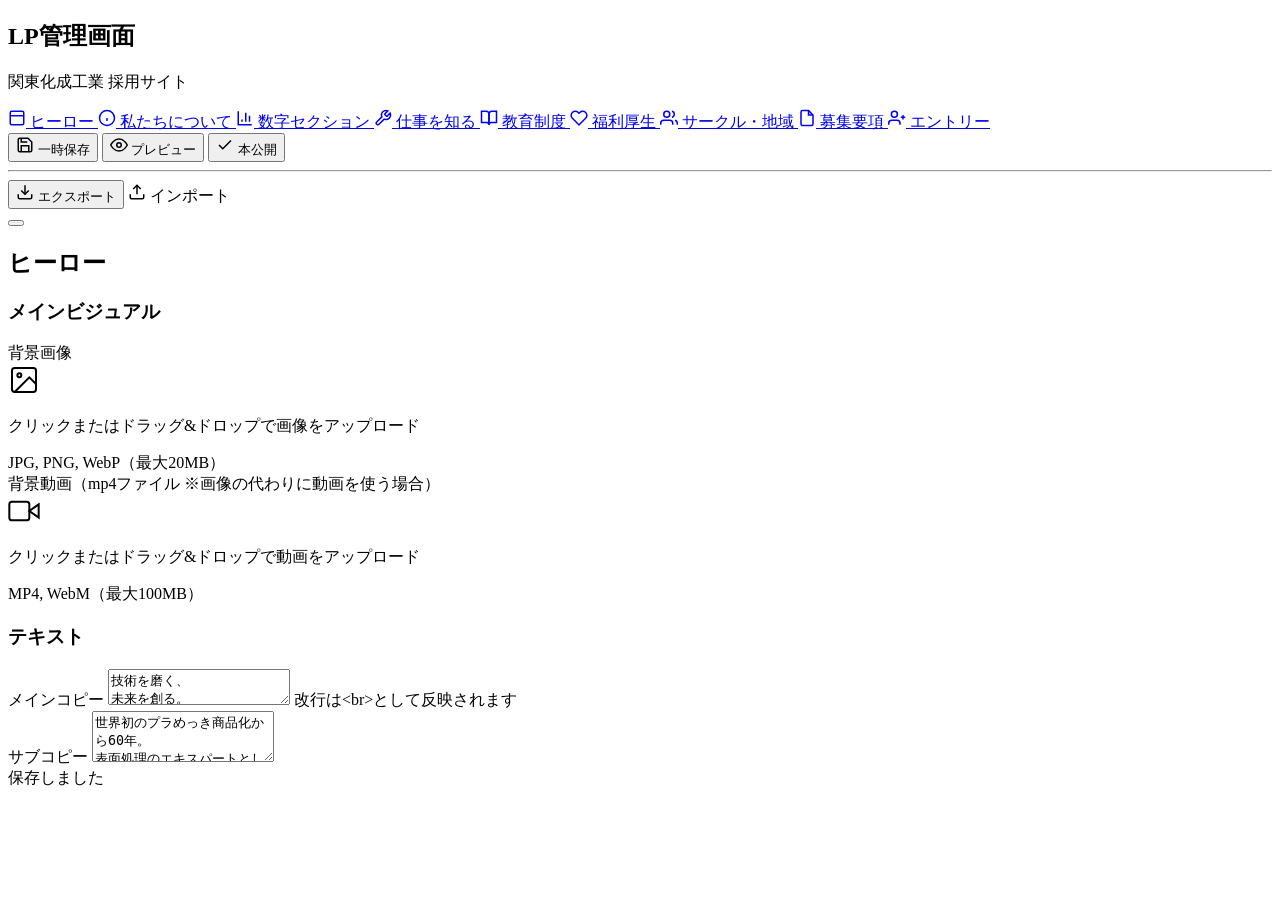
==== admin.html @ aca3a6b2 "feat: ストレージをlocalStorageからIndexedDBに移行 - IndexedDB対応により保存容量をlocalStorage(5-10MB)から   数百MB以上に大幅拡大 - 共" ====
<!DOCTYPE html>
<html lang="ja">
<head>
  <meta charset="UTF-8">
  <meta name="viewport" content="width=device-width, initial-scale=1.0">
  <title>管理画面 | 関東化成工業 採用LP</title>
  <link rel="preconnect" href="https://fonts.googleapis.com">
  <link rel="preconnect" href="https://fonts.gstatic.com" crossorigin>
  <link href="https://fonts.googleapis.com/css2?family=Noto+Sans+JP:wght@400;500;700&display=swap" rel="stylesheet">
  <link rel="stylesheet" href="admin.css">
</head>
<body>
  <div class="admin-layout">
    <!-- サイドバー -->
    <aside class="sidebar" id="sidebar">
      <div class="sidebar-header">
        <h1 class="sidebar-logo">LP管理画面</h1>
        <p class="sidebar-sub">関東化成工業 採用サイト</p>
      </div>
      <nav class="sidebar-nav">
        <a href="#sec-hero" class="sidebar-link active" data-section="sec-hero">
          <svg width="18" height="18" viewBox="0 0 24 24" fill="none" stroke="currentColor" stroke-width="2"><rect x="3" y="3" width="18" height="18" rx="2"/><path d="M3 9h18"/></svg>
          ヒーロー
        </a>
        <a href="#sec-about" class="sidebar-link" data-section="sec-about">
          <svg width="18" height="18" viewBox="0 0 24 24" fill="none" stroke="currentColor" stroke-width="2"><circle cx="12" cy="12" r="10"/><path d="M12 16v-4"/><path d="M12 8h.01"/></svg>
          私たちについて
        </a>
        <a href="#sec-stats" class="sidebar-link" data-section="sec-stats">
          <svg width="18" height="18" viewBox="0 0 24 24" fill="none" stroke="currentColor" stroke-width="2"><path d="M3 3v18h18"/><path d="M18 17V9"/><path d="M13 17V5"/><path d="M8 17v-3"/></svg>
          数字セクション
        </a>
        <a href="#sec-work" class="sidebar-link" data-section="sec-work">
          <svg width="18" height="18" viewBox="0 0 24 24" fill="none" stroke="currentColor" stroke-width="2"><path d="M14.7 6.3a1 1 0 0 0 0 1.4l1.6 1.6a1 1 0 0 0 1.4 0l3.77-3.77a6 6 0 0 1-7.94 7.94l-6.91 6.91a2.12 2.12 0 0 1-3-3l6.91-6.91a6 6 0 0 1 7.94-7.94l-3.76 3.76z"/></svg>
          仕事を知る
        </a>
        <a href="#sec-education" class="sidebar-link" data-section="sec-education">
          <svg width="18" height="18" viewBox="0 0 24 24" fill="none" stroke="currentColor" stroke-width="2"><path d="M2 3h6a4 4 0 0 1 4 4v14a3 3 0 0 0-3-3H2z"/><path d="M22 3h-6a4 4 0 0 0-4 4v14a3 3 0 0 1 3-3h7z"/></svg>
          教育制度
        </a>
        <a href="#sec-benefits" class="sidebar-link" data-section="sec-benefits">
          <svg width="18" height="18" viewBox="0 0 24 24" fill="none" stroke="currentColor" stroke-width="2"><path d="M20.84 4.61a5.5 5.5 0 0 0-7.78 0L12 5.67l-1.06-1.06a5.5 5.5 0 0 0-7.78 7.78l1.06 1.06L12 21.23l7.78-7.78 1.06-1.06a5.5 5.5 0 0 0 0-7.78z"/></svg>
          福利厚生
        </a>
        <a href="#sec-activities" class="sidebar-link" data-section="sec-activities">
          <svg width="18" height="18" viewBox="0 0 24 24" fill="none" stroke="currentColor" stroke-width="2"><path d="M17 21v-2a4 4 0 0 0-4-4H5a4 4 0 0 0-4 4v2"/><circle cx="9" cy="7" r="4"/><path d="M23 21v-2a4 4 0 0 0-3-3.87"/><path d="M16 3.13a4 4 0 0 1 0 7.75"/></svg>
          サークル・地域
        </a>
        <a href="#sec-requirements" class="sidebar-link" data-section="sec-requirements">
          <svg width="18" height="18" viewBox="0 0 24 24" fill="none" stroke="currentColor" stroke-width="2"><path d="M14 2H6a2 2 0 0 0-2 2v16a2 2 0 0 0 2 2h12a2 2 0 0 0 2-2V8z"/><polyline points="14 2 14 8 20 8"/></svg>
          募集要項
        </a>
        <a href="#sec-entry" class="sidebar-link" data-section="sec-entry">
          <svg width="18" height="18" viewBox="0 0 24 24" fill="none" stroke="currentColor" stroke-width="2"><path d="M16 21v-2a4 4 0 0 0-4-4H5a4 4 0 0 0-4 4v2"/><circle cx="8.5" cy="7" r="4"/><line x1="20" y1="8" x2="20" y2="14"/><line x1="23" y1="11" x2="17" y2="11"/></svg>
          エントリー
        </a>
      </nav>
      <div class="sidebar-actions">
        <button class="sidebar-btn sidebar-btn--draft" id="btn-draft" title="一時保存">
          <svg width="18" height="18" viewBox="0 0 24 24" fill="none" stroke="currentColor" stroke-width="2"><path d="M19 21H5a2 2 0 0 1-2-2V5a2 2 0 0 1 2-2h11l5 5v11a2 2 0 0 1-2 2z"/><polyline points="17 21 17 13 7 13 7 21"/><polyline points="7 3 7 8 15 8"/></svg>
          一時保存
        </button>
        <button class="sidebar-btn sidebar-btn--preview" id="btn-preview" title="プレビュー">
          <svg width="18" height="18" viewBox="0 0 24 24" fill="none" stroke="currentColor" stroke-width="2"><path d="M1 12s4-8 11-8 11 8 11 8-4 8-11 8-11-8-11-8z"/><circle cx="12" cy="12" r="3"/></svg>
          プレビュー
        </button>
        <button class="sidebar-btn sidebar-btn--publish" id="btn-publish" title="本公開">
          <svg width="18" height="18" viewBox="0 0 24 24" fill="none" stroke="currentColor" stroke-width="2"><polyline points="20 6 9 17 4 12"/></svg>
          本公開
        </button>
        <hr class="sidebar-divider">
        <button class="sidebar-btn" id="btn-export" title="JSONエクスポート">
          <svg width="18" height="18" viewBox="0 0 24 24" fill="none" stroke="currentColor" stroke-width="2"><path d="M21 15v4a2 2 0 0 1-2 2H5a2 2 0 0 1-2-2v-4"/><polyline points="7 10 12 15 17 10"/><line x1="12" y1="15" x2="12" y2="3"/></svg>
          エクスポート
        </button>
        <label class="sidebar-btn" title="JSONインポート">
          <svg width="18" height="18" viewBox="0 0 24 24" fill="none" stroke="currentColor" stroke-width="2"><path d="M21 15v4a2 2 0 0 1-2 2H5a2 2 0 0 1-2-2v-4"/><polyline points="17 8 12 3 7 8"/><line x1="12" y1="3" x2="12" y2="15"/></svg>
          インポート
          <input type="file" accept=".json" id="btn-import" hidden>
        </label>
      </div>
    </aside>

    <!-- メインコンテンツ -->
    <main class="admin-main">
      <div class="admin-topbar">
        <button class="topbar-menu" id="topbar-menu">
          <span></span><span></span><span></span>
        </button>
        <h2 class="topbar-title" id="topbar-title">ヒーロー</h2>
        <div class="topbar-badges">
          <span class="badge badge--draft" id="badge-draft" style="display:none;">下書きあり</span>
          <span class="badge badge--published" id="badge-published" style="display:none;">公開中</span>
        </div>
        <div class="topbar-status" id="topbar-status"></div>
      </div>

      <div class="admin-content" id="admin-content">
        <!-- ===== ヒーロー ===== -->
        <section class="admin-section" id="sec-hero">
          <div class="admin-card">
            <h3 class="admin-card-title">メインビジュアル</h3>
            <div class="field">
              <label>背景画像</label>
              <div class="upload-zone" data-upload="images.hero_image" data-accept="image/*">
                <div class="upload-zone-content">
                  <svg width="32" height="32" viewBox="0 0 24 24" fill="none" stroke="currentColor" stroke-width="1.5"><rect x="3" y="3" width="18" height="18" rx="2"/><circle cx="8.5" cy="8.5" r="1.5"/><polyline points="21 15 16 10 5 21"/></svg>
                  <p>クリックまたはドラッグ&ドロップで画像をアップロード</p>
                  <span class="upload-zone-hint">JPG, PNG, WebP（最大20MB）</span>
                </div>
                <div class="upload-zone-preview"></div>
                <button class="upload-zone-remove" title="削除" style="display:none;">&times;</button>
              </div>
            </div>
            <div class="field">
              <label>背景動画（mp4ファイル ※画像の代わりに動画を使う場合）</label>
              <div class="upload-zone" data-upload="heroVideo" data-accept="video/mp4,video/webm">
                <div class="upload-zone-content">
                  <svg width="32" height="32" viewBox="0 0 24 24" fill="none" stroke="currentColor" stroke-width="1.5"><polygon points="23 7 16 12 23 17 23 7"/><rect x="1" y="5" width="15" height="14" rx="2"/></svg>
                  <p>クリックまたはドラッグ&ドロップで動画をアップロード</p>
                  <span class="upload-zone-hint">MP4, WebM（最大100MB）</span>
                </div>
                <div class="upload-zone-preview"></div>
                <button class="upload-zone-remove" title="削除" style="display:none;">&times;</button>
              </div>
            </div>
          </div>
          <div class="admin-card">
            <h3 class="admin-card-title">テキスト</h3>
            <div class="field">
              <label>メインコピー</label>
              <textarea data-field="texts.hero_title" rows="2">技術を磨く、
未来を創る。</textarea>
              <span class="field-hint">改行は&lt;br&gt;として反映されます</span>
            </div>
            <div class="field">
              <label>サブコピー</label>
              <textarea data-field="texts.hero_subtitle" rows="3">世界初のプラめっき商品化から60年。
表面処理のエキスパートとして挑戦し続ける仲間を求めています。</textarea>
            </div>
          </div>
        </section>

        <!-- ===== 私たちについて ===== -->
        <section class="admin-section" id="sec-about" style="display:none;">
          <div class="admin-card">
            <h3 class="admin-card-title">CI・説明文</h3>
            <div class="field">
              <label>CI（企業理念）</label>
              <input type="text" data-field="texts.about_ci" value="「人になれ、奉仕せよ」">
            </div>
            <div class="field">
              <label>会社紹介文</label>
              <textarea data-field="texts.about_desc" rows="6">関東化成工業は、1963年に世界で初めてプラめっきを商品化して以来、３価クロムめっき、サテンめっき、スモークめっきなどの独自技術を開発し、表面処理業界のトップランナーとして国内外から厚い信頼を得ています。

「産学協同」を礎に、樹脂成形から各種表面処理加工（めっき・塗装・蒸着）、組付まで一貫生産体制を確立。自動車外装用製品をはじめ、さまざまな分野でその技術力を発揮しています。</textarea>
            </div>
          </div>
          <div class="admin-card">
            <h3 class="admin-card-title">画像</h3>
            <div class="field-row">
              <div class="field">
                <label>画像1</label>
                <div class="upload-zone" data-upload="images.about_image_1" data-accept="image/*">
                  <div class="upload-zone-content">
                    <svg width="24" height="24" viewBox="0 0 24 24" fill="none" stroke="currentColor" stroke-width="1.5"><rect x="3" y="3" width="18" height="18" rx="2"/><circle cx="8.5" cy="8.5" r="1.5"/><polyline points="21 15 16 10 5 21"/></svg>
                    <p>画像をアップロード</p>
                  </div>
                  <div class="upload-zone-preview"></div>
                  <button class="upload-zone-remove" title="削除" style="display:none;">&times;</button>
                </div>
                <div class="field"><label>キャプション1</label><input type="text" data-field="texts.about_caption_1" value="本社工場外観"></div>
              </div>
              <div class="field">
                <label>画像2</label>
                <div class="upload-zone" data-upload="images.about_image_2" data-accept="image/*">
                  <div class="upload-zone-content">
                    <svg width="24" height="24" viewBox="0 0 24 24" fill="none" stroke="currentColor" stroke-width="1.5"><rect x="3" y="3" width="18" height="18" rx="2"/><circle cx="8.5" cy="8.5" r="1.5"/><polyline points="21 15 16 10 5 21"/></svg>
                    <p>画像をアップロード</p>
                  </div>
                  <div class="upload-zone-preview"></div>
                  <button class="upload-zone-remove" title="削除" style="display:none;">&times;</button>
                </div>
                <div class="field"><label>キャプション2</label><input type="text" data-field="texts.about_caption_2" value="製造現場の様子"></div>
              </div>
            </div>
          </div>
          <div class="admin-card">
            <h3 class="admin-card-title">会社紹介動画</h3>
            <div class="field">
              <label>動画ファイルをアップロード、またはYouTube/Vimeo URLを入力</label>
              <div class="upload-zone" data-upload="videos.about_video" data-accept="video/mp4,video/webm">
                <div class="upload-zone-content">
                  <svg width="24" height="24" viewBox="0 0 24 24" fill="none" stroke="currentColor" stroke-width="1.5"><polygon points="23 7 16 12 23 17 23 7"/><rect x="1" y="5" width="15" height="14" rx="2"/></svg>
                  <p>動画をアップロード</p>
                </div>
                <div class="upload-zone-preview"></div>
                <button class="upload-zone-remove" title="削除" style="display:none;">&times;</button>
              </div>
              <div class="field" style="margin-top: 0.75rem;">
                <label>または YouTube / Vimeo URL</label>
                <input type="url" data-field="videos.about_video" placeholder="https://www.youtube.com/watch?v=xxxxx">
                <span class="field-hint">URLを入力すると埋め込みプレーヤーが表示されます</span>
                <div class="field-video-preview" data-video-preview="videos.about_video"></div>
              </div>
            </div>
          </div>
          <div class="admin-card">
            <h3 class="admin-card-title">会社概要</h3>
            <div class="field"><label>会社名</label><input type="text" data-field="texts.company_name" value="関東化成工業株式会社（KANTO KASEI CO., LTD.）"></div>
            <div class="field"><label>設立</label><input type="text" data-field="texts.company_founded" value="1969年（昭和44年） ※1946年 旧制関東学院工業専門学校実習工場として創業"></div>
            <div class="field"><label>本社所在地</label><input type="text" data-field="texts.company_address" value="〒239-0806 神奈川県横須賀市池田町4-4-1"></div>
            <div class="field"><label>TEL</label><input type="text" data-field="texts.company_tel" value="046-835-4600"></div>
            <div class="field"><label>資本金</label><input type="text" data-field="texts.company_capital" value="2億円"></div>
            <div class="field"><label>従業員数</label><input type="text" data-field="texts.company_employees" value="406名"></div>
            <div class="field"><label>事業内容</label><textarea data-field="texts.company_business" rows="2">樹脂成形、各種表面処理加工（めっき・塗装・蒸着）、組付の一貫生産</textarea></div>
            <div class="field"><label>主要取引先</label><textarea data-field="texts.company_clients" rows="2">トヨタ自動車、トヨタ自動車東日本、トヨタ車体、日野自動車、豊田自動織機、ダイハツ工業、日産自動車、スズキ、ファナック 他</textarea></div>
            <div class="field"><label>拠点</label><input type="text" data-field="texts.company_locations" value="本社工場（横須賀市）、岩手工場（一関市）、インドネシア合弁工場"></div>
          </div>
        </section>

        <!-- ===== 数字セクション ===== -->
        <section class="admin-section" id="sec-stats" style="display:none;">
          <div class="admin-card">
            <h3 class="admin-card-title">数字で見る関東化成</h3>
            <div class="stat-editor">
              <div class="stat-editor-item">
                <h4>数字 1</h4>
                <div class="field"><label>数値</label><input type="number" data-field="stats.stat_1_number" value="1963"></div>
                <div class="field"><label>単位</label><input type="text" data-field="texts.stat_1_unit" value="年"></div>
                <div class="field"><label>ラベル</label><input type="text" data-field="texts.stat_1_label" value="プラめっき商品化"></div>
              </div>
              <div class="stat-editor-item">
                <h4>数字 2</h4>
                <div class="field"><label>数値</label><input type="number" data-field="stats.stat_2_number" value="55"></div>
                <div class="field"><label>単位</label><input type="text" data-field="texts.stat_2_unit" value="年以上"></div>
                <div class="field"><label>ラベル</label><input type="text" data-field="texts.stat_2_label" value="業界での実績"></div>
              </div>
              <div class="stat-editor-item">
                <h4>数字 3</h4>
                <div class="field"><label>数値</label><input type="number" data-field="stats.stat_3_number" value="406"></div>
                <div class="field"><label>単位</label><input type="text" data-field="texts.stat_3_unit" value="名"></div>
                <div class="field"><label>ラベル</label><input type="text" data-field="texts.stat_3_label" value="従業員数"></div>
              </div>
              <div class="stat-editor-item">
                <h4>数字 4</h4>
                <div class="field"><label>数値</label><input type="number" data-field="stats.stat_4_number" value="3"></div>
                <div class="field"><label>単位</label><input type="text" data-field="texts.stat_4_unit" value="拠点"></div>
                <div class="field"><label>ラベル</label><input type="text" data-field="texts.stat_4_label" value="国内外の生産拠点"></div>
              </div>
            </div>
          </div>
        </section>

        <!-- ===== 仕事を知る ===== -->
        <section class="admin-section" id="sec-work" style="display:none;">
          <div class="admin-card">
            <h3 class="admin-card-title">セクション設定</h3>
            <div class="field"><label>サブタイトル</label><input type="text" data-field="texts.work_subtitle" value="世界をリードする表面処理技術で、あなたの可能性を広げる"></div>
          </div>
          <div class="admin-card">
            <h3 class="admin-card-title">仕事カード 1</h3>
            <div class="field"><label>タイトル</label><input type="text" data-field="texts.work_title_1" value="めっき技術"></div>
            <div class="field"><label>説明</label><textarea data-field="texts.work_desc_1" rows="3">プラめっき、３価クロムめっき、サテンめっき、スモークめっき、コンポジットめっき（機能めっき）など、多様なめっき技術で製品に付加価値を与えます。</textarea></div>
            <div class="field"><label>画像</label>
              <div class="upload-zone" data-upload="images.work_image_1" data-accept="image/*">
                <div class="upload-zone-content"><svg width="24" height="24" viewBox="0 0 24 24" fill="none" stroke="currentColor" stroke-width="1.5"><rect x="3" y="3" width="18" height="18" rx="2"/><circle cx="8.5" cy="8.5" r="1.5"/><polyline points="21 15 16 10 5 21"/></svg><p>画像をアップロード</p></div>
                <div class="upload-zone-preview"></div><button class="upload-zone-remove" title="削除" style="display:none;">&times;</button>
              </div>
            </div>
          </div>
          <div class="admin-card">
            <h3 class="admin-card-title">仕事カード 2</h3>
            <div class="field"><label>タイトル</label><input type="text" data-field="texts.work_title_2" value="塗装・蒸着"></div>
            <div class="field"><label>説明</label><textarea data-field="texts.work_desc_2" rows="3">高品質な塗装技術と蒸着技術により、製品の外観品質と機能性を高次元で両立。自動車外装部品をはじめ幅広い分野に対応しています。</textarea></div>
            <div class="field"><label>画像</label>
              <div class="upload-zone" data-upload="images.work_image_2" data-accept="image/*">
                <div class="upload-zone-content"><svg width="24" height="24" viewBox="0 0 24 24" fill="none" stroke="currentColor" stroke-width="1.5"><rect x="3" y="3" width="18" height="18" rx="2"/><circle cx="8.5" cy="8.5" r="1.5"/><polyline points="21 15 16 10 5 21"/></svg><p>画像をアップロード</p></div>
                <div class="upload-zone-preview"></div><button class="upload-zone-remove" title="削除" style="display:none;">&times;</button>
              </div>
            </div>
          </div>
          <div class="admin-card">
            <h3 class="admin-card-title">仕事カード 3</h3>
            <div class="field"><label>タイトル</label><input type="text" data-field="texts.work_title_3" value="樹脂成形"></div>
            <div class="field"><label>説明</label><textarea data-field="texts.work_desc_3" rows="3">精密な樹脂成形から表面処理、組付けまでの一貫生産体制。お客様のニーズにワンストップで応える生産力が強みです。</textarea></div>
            <div class="field"><label>画像</label>
              <div class="upload-zone" data-upload="images.work_image_3" data-accept="image/*">
                <div class="upload-zone-content"><svg width="24" height="24" viewBox="0 0 24 24" fill="none" stroke="currentColor" stroke-width="1.5"><rect x="3" y="3" width="18" height="18" rx="2"/><circle cx="8.5" cy="8.5" r="1.5"/><polyline points="21 15 16 10 5 21"/></svg><p>画像をアップロード</p></div>
                <div class="upload-zone-preview"></div><button class="upload-zone-remove" title="削除" style="display:none;">&times;</button>
              </div>
            </div>
          </div>
          <div class="admin-card">
            <h3 class="admin-card-title">仕事紹介動画</h3>
            <div class="field">
              <label>動画ファイルまたはURL</label>
              <div class="upload-zone" data-upload="videos.work_video" data-accept="video/mp4,video/webm">
                <div class="upload-zone-content"><svg width="24" height="24" viewBox="0 0 24 24" fill="none" stroke="currentColor" stroke-width="1.5"><polygon points="23 7 16 12 23 17 23 7"/><rect x="1" y="5" width="15" height="14" rx="2"/></svg><p>動画をアップロード</p></div>
                <div class="upload-zone-preview"></div><button class="upload-zone-remove" title="削除" style="display:none;">&times;</button>
              </div>
              <div class="field" style="margin-top: 0.75rem;">
                <label>または YouTube / Vimeo URL</label>
                <input type="url" data-field="videos.work_video" placeholder="https://www.youtube.com/watch?v=xxxxx">
                <div class="field-video-preview" data-video-preview="videos.work_video"></div>
              </div>
            </div>
          </div>
        </section>

        <!-- ===== 教育制度 ===== -->
        <section class="admin-section" id="sec-education" style="display:none;">
          <div class="admin-card">
            <h3 class="admin-card-title">セクション設定</h3>
            <div class="field"><label>サブタイトル</label><input type="text" data-field="texts.education_subtitle" value="「産学協同」の精神を受け継ぎ、人材育成に力を入れています"></div>
          </div>
          <div class="admin-card">
            <h3 class="admin-card-title">教育カード 1</h3>
            <div class="field"><label>タイトル</label><input type="text" data-field="texts.edu_title_1" value="表面処理技術研修"></div>
            <div class="field"><label>説明</label><textarea data-field="texts.edu_desc_1" rows="3">最新の表面処理技術を学ぶ研修制度を整備。毎年1〜2名が受講し、専門知識とスキルを深めています。</textarea></div>
          </div>
          <div class="admin-card">
            <h3 class="admin-card-title">教育カード 2</h3>
            <div class="field"><label>タイトル</label><input type="text" data-field="texts.edu_title_2" value="文部科学省認定プログラム"></div>
            <div class="field"><label>説明</label><textarea data-field="texts.edu_desc_2" rows="3">「職業実践力育成プログラム」に認定された集中講義を受講可能。過去5名が修了しています。</textarea></div>
          </div>
          <div class="admin-card">
            <h3 class="admin-card-title">教育カード 3</h3>
            <div class="field"><label>タイトル</label><input type="text" data-field="texts.edu_title_3" value="OJT・メンター制度"></div>
            <div class="field"><label>説明</label><textarea data-field="texts.edu_desc_3" rows="3">先輩社員がマンツーマンで指導するOJT制度。実務を通じて着実にスキルアップできる環境です。</textarea></div>
          </div>
        </section>

        <!-- ===== 福利厚生 ===== -->
        <section class="admin-section" id="sec-benefits" style="display:none;">
          <div class="admin-card">
            <h3 class="admin-card-title">セクション設定</h3>
            <div class="field"><label>サブタイトル</label><input type="text" data-field="texts.benefits_subtitle" value="安心して長く働ける環境を整えています"></div>
            <div class="field"><label>画像</label>
              <div class="upload-zone" data-upload="images.benefits_image" data-accept="image/*">
                <div class="upload-zone-content"><svg width="24" height="24" viewBox="0 0 24 24" fill="none" stroke="currentColor" stroke-width="1.5"><rect x="3" y="3" width="18" height="18" rx="2"/><circle cx="8.5" cy="8.5" r="1.5"/><polyline points="21 15 16 10 5 21"/></svg><p>画像をアップロード</p></div>
                <div class="upload-zone-preview"></div><button class="upload-zone-remove" title="削除" style="display:none;">&times;</button>
              </div>
            </div>
          </div>
          <div class="admin-card">
            <h3 class="admin-card-title">福利厚生項目</h3>
            <div class="benefit-editor">
              <div class="benefit-editor-item">
                <div class="field"><label>項目1 タイトル</label><input type="text" data-field="texts.benefit_title_1" value="住宅補助"></div>
                <div class="field"><label>説明</label><input type="text" data-field="texts.benefit_desc_1" value="住宅手当の支給あり"></div>
              </div>
              <div class="benefit-editor-item">
                <div class="field"><label>項目2 タイトル</label><input type="text" data-field="texts.benefit_title_2" value="退職金制度"></div>
                <div class="field"><label>説明</label><input type="text" data-field="texts.benefit_desc_2" value="退職金制度完備"></div>
              </div>
              <div class="benefit-editor-item">
                <div class="field"><label>項目3 タイトル</label><input type="text" data-field="texts.benefit_title_3" value="健康サポート"></div>
                <div class="field"><label>説明</label><input type="text" data-field="texts.benefit_desc_3" value="各種社会保険完備・定期健康診断"></div>
              </div>
              <div class="benefit-editor-item">
                <div class="field"><label>項目4 タイトル</label><input type="text" data-field="texts.benefit_title_4" value="休暇制度"></div>
                <div class="field"><label>説明</label><input type="text" data-field="texts.benefit_desc_4" value="年次有給休暇・特別休暇"></div>
              </div>
              <div class="benefit-editor-item">
                <div class="field"><label>項目5 タイトル</label><input type="text" data-field="texts.benefit_title_5" value="サークル活動"></div>
                <div class="field"><label>説明</label><input type="text" data-field="texts.benefit_desc_5" value="野球部など社内サークル活動充実"></div>
              </div>
              <div class="benefit-editor-item">
                <div class="field"><label>項目6 タイトル</label><input type="text" data-field="texts.benefit_title_6" value="福利厚生施設"></div>
                <div class="field"><label>説明</label><input type="text" data-field="texts.benefit_desc_6" value="グループ会社によるサービス充実"></div>
              </div>
            </div>
          </div>
        </section>

        <!-- ===== サークル活動・地域貢献 ===== -->
        <section class="admin-section" id="sec-activities" style="display:none;">
          <div class="admin-card">
            <h3 class="admin-card-title">セクション設定</h3>
            <div class="field"><label>サブタイトル</label><input type="text" data-field="texts.activities_subtitle" value="仕事だけじゃない。仲間との絆を深める活動が充実しています。"></div>
          </div>
          <div class="admin-card">
            <h3 class="admin-card-title">活動カード 1</h3>
            <div class="field"><label>タイトル</label><input type="text" data-field="texts.activity_title_1" value="野球部"></div>
            <div class="field"><label>説明</label><textarea data-field="texts.activity_desc_1" rows="3">社内野球部が活動中。チームワークを大切にし、社員同士の交流の場となっています。</textarea></div>
            <div class="field"><label>画像</label>
              <div class="upload-zone" data-upload="images.activity_image_1" data-accept="image/*">
                <div class="upload-zone-content"><svg width="24" height="24" viewBox="0 0 24 24" fill="none" stroke="currentColor" stroke-width="1.5"><rect x="3" y="3" width="18" height="18" rx="2"/><circle cx="8.5" cy="8.5" r="1.5"/><polyline points="21 15 16 10 5 21"/></svg><p>画像をアップロード</p></div>
                <div class="upload-zone-preview"></div><button class="upload-zone-remove" title="削除" style="display:none;">&times;</button>
              </div>
            </div>
          </div>
          <div class="admin-card">
            <h3 class="admin-card-title">活動カード 2</h3>
            <div class="field"><label>タイトル</label><input type="text" data-field="texts.activity_title_2" value="リトルシニア支援"></div>
            <div class="field"><label>説明</label><textarea data-field="texts.activity_desc_2" rows="3">日本リトルシニア中学硬式野球協会 関東連盟所属の「横須賀三浦リトルシニア」を応援。社有マイクロバスでの送迎など、地域の子どもたちの成長を支援しています。</textarea></div>
            <div class="field"><label>画像</label>
              <div class="upload-zone" data-upload="images.activity_image_2" data-accept="image/*">
                <div class="upload-zone-content"><svg width="24" height="24" viewBox="0 0 24 24" fill="none" stroke="currentColor" stroke-width="1.5"><rect x="3" y="3" width="18" height="18" rx="2"/><circle cx="8.5" cy="8.5" r="1.5"/><polyline points="21 15 16 10 5 21"/></svg><p>画像をアップロード</p></div>
                <div class="upload-zone-preview"></div><button class="upload-zone-remove" title="削除" style="display:none;">&times;</button>
              </div>
            </div>
          </div>
          <div class="admin-card">
            <h3 class="admin-card-title">活動カード 3</h3>
            <div class="field"><label>タイトル</label><input type="text" data-field="texts.activity_title_3" value="地域イベント"></div>
            <div class="field"><label>説明</label><textarea data-field="texts.activity_desc_3" rows="3">国際フロンティアメッセ（みなと元気めっせ）に出展し「ベスト展示賞/特別賞」を受賞。地域社会への貢献にも積極的に取り組んでいます。</textarea></div>
            <div class="field"><label>画像</label>
              <div class="upload-zone" data-upload="images.activity_image_3" data-accept="image/*">
                <div class="upload-zone-content"><svg width="24" height="24" viewBox="0 0 24 24" fill="none" stroke="currentColor" stroke-width="1.5"><rect x="3" y="3" width="18" height="18" rx="2"/><circle cx="8.5" cy="8.5" r="1.5"/><polyline points="21 15 16 10 5 21"/></svg><p>画像をアップロード</p></div>
                <div class="upload-zone-preview"></div><button class="upload-zone-remove" title="削除" style="display:none;">&times;</button>
              </div>
            </div>
          </div>
        </section>

        <!-- ===== 募集要項 ===== -->
        <section class="admin-section" id="sec-requirements" style="display:none;">
          <div class="admin-card">
            <h3 class="admin-card-title">募集要項</h3>
            <div class="field"><label>採用区分</label><input type="text" data-field="texts.req_type" value="新卒採用（2027年卒）"></div>
            <div class="field"><label>募集職種</label><textarea data-field="texts.req_positions" rows="2">技術職（生産技術・品質管理・研究開発）、事務職（総務・経理・営業）</textarea></div>
            <div class="field"><label>応募資格</label><textarea data-field="texts.req_qualifications" rows="2">2027年3月に大学・大学院・短大・専門学校・高等専門学校を卒業見込みの方</textarea></div>
            <div class="field"><label>勤務地</label><input type="text" data-field="texts.req_location" value="本社工場（神奈川県横須賀市）、岩手工場（岩手県一関市）"></div>
            <div class="field"><label>採用予定人数</label><input type="text" data-field="texts.req_count" value="6〜10名"></div>
            <div class="field"><label>選考フロー</label><input type="text" data-field="texts.req_flow" value="マイナビよりエントリー → 会社説明会 → 書類選考 → 面接（複数回） → 内定"></div>
          </div>
          <div class="admin-card">
            <h3 class="admin-card-title">イベント</h3>
            <div class="field"><label>イベント1 タイトル</label><input type="text" data-field="texts.event_title_1" value="1DAY職場体験"></div>
            <div class="field"><label>イベント1 説明</label><textarea data-field="texts.event_desc_1" rows="2">実際の製造現場を体験できるプログラムです。表面処理技術の世界を肌で感じてみませんか？</textarea></div>
            <div class="field"><label>イベント2 タイトル</label><input type="text" data-field="texts.event_title_2" value="Webセミナー"></div>
            <div class="field"><label>イベント2 説明</label><textarea data-field="texts.event_desc_2" rows="2">オンラインで参加可能な会社説明会。関東化成工業の魅力を詳しくご紹介します。</textarea></div>
          </div>
        </section>

        <!-- ===== エントリー ===== -->
        <section class="admin-section" id="sec-entry" style="display:none;">
          <div class="admin-card">
            <h3 class="admin-card-title">エントリーセクション</h3>
            <div class="field"><label>説明文</label><textarea data-field="texts.entry_desc" rows="2">関東化成工業に興味を持ってくださった方、まずはお気軽にエントリーください。</textarea></div>
            <div class="field"><label>エントリーリンクURL</label><input type="url" data-field="entryLink" value="https://job.mynavi.jp/26/pc/search/corp50547/outline.html"></div>
            <div class="field"><label>担当部署</label><input type="text" data-field="texts.entry_department" value="関東化成工業株式会社 経営管理本部 総務部 総務人事課"></div>
            <div class="field"><label>電話番号</label><input type="text" data-field="texts.entry_tel" value="046-835-4600"></div>
          </div>
        </section>
      </div>
    </main>
  </div>

  <!-- 公開確認モーダル -->
  <div class="modal-overlay" id="publish-modal" style="display:none;">
    <div class="modal">
      <h3 class="modal-title">本公開の確認</h3>
      <p class="modal-text">現在の内容を公開ページに反映します。<br>この操作で公開ページが更新されます。よろしいですか？</p>
      <div class="modal-actions">
        <button class="modal-btn modal-btn--cancel" id="publish-cancel">キャンセル</button>
        <button class="modal-btn modal-btn--confirm" id="publish-confirm">公開する</button>
      </div>
    </div>
  </div>

  <!-- トースト -->
  <div class="toast" id="toast">保存しました</div>

  <script src="storage.js"></script>
  <script src="admin.js"></script>
</body>
</html>
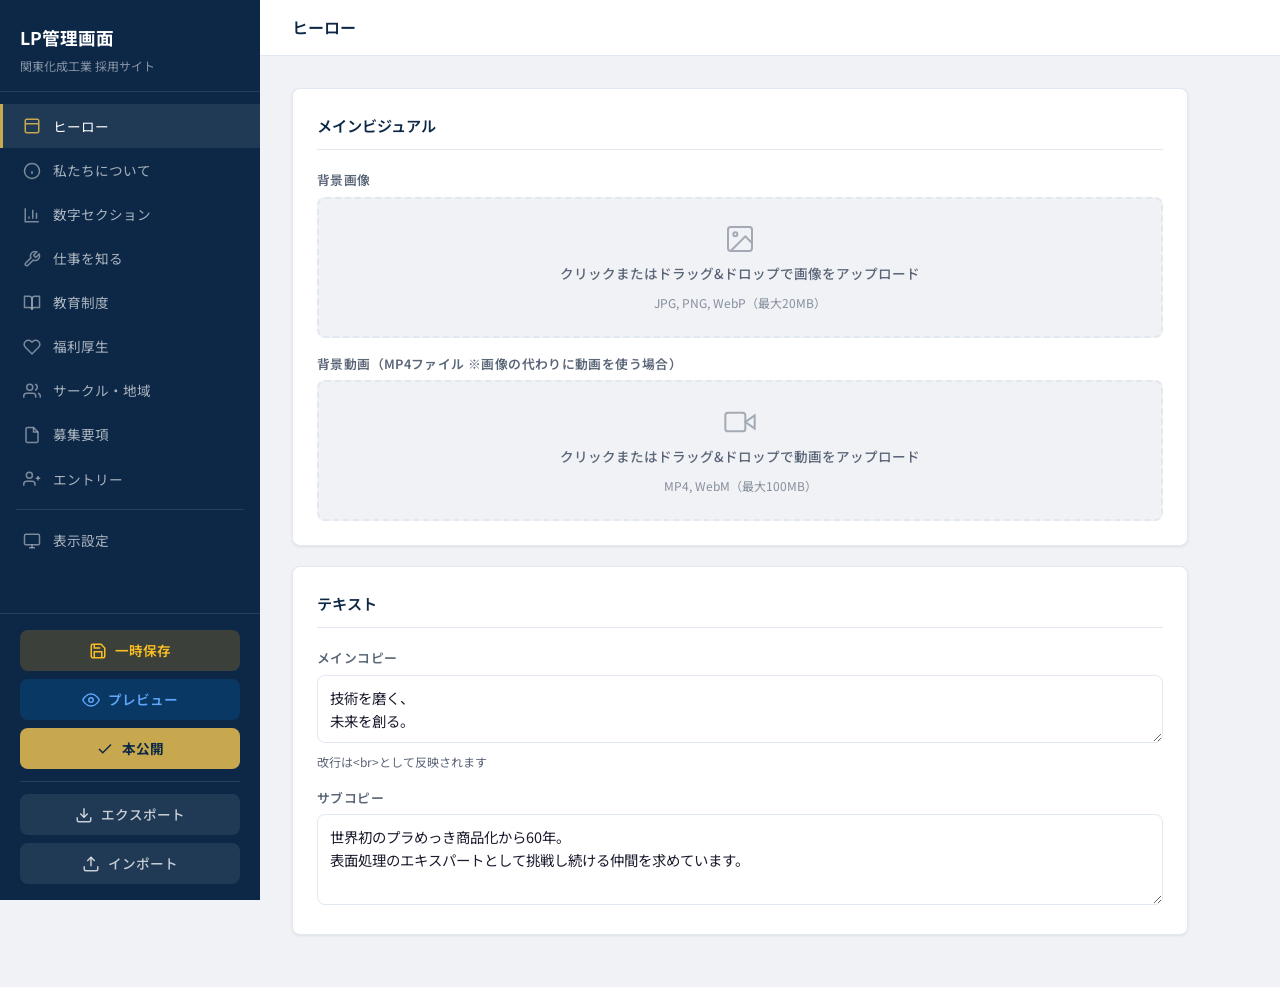
==== commit 1d764833: "feat: 管理画面にサブページ詳細フィールド・共有画像・メディア表示設定を追加 管理画面の拡張: - 教育制度タブ: 詳細ページ用フィールド(教育理念・研修01-05)を追加 - 福利厚生タブ: 詳" ====
--- a/admin.html
+++ b/admin.html
@@ -53,6 +53,11 @@
         <a href="#sec-entry" class="sidebar-link" data-section="sec-entry">
           <svg width="18" height="18" viewBox="0 0 24 24" fill="none" stroke="currentColor" stroke-width="2"><path d="M16 21v-2a4 4 0 0 0-4-4H5a4 4 0 0 0-4 4v2"/><circle cx="8.5" cy="7" r="4"/><line x1="20" y1="8" x2="20" y2="14"/><line x1="23" y1="11" x2="17" y2="11"/></svg>
           エントリー
+        </a>
+        <hr class="sidebar-divider">
+        <a href="#sec-display" class="sidebar-link" data-section="sec-display">
+          <svg width="18" height="18" viewBox="0 0 24 24" fill="none" stroke="currentColor" stroke-width="2"><rect x="2" y="3" width="20" height="14" rx="2"/><line x1="8" y1="21" x2="16" y2="21"/><line x1="12" y1="17" x2="12" y2="21"/></svg>
+          表示設定
         </a>
       </nav>
       <div class="sidebar-actions">
@@ -311,30 +316,66 @@
         <!-- ===== 教育制度 ===== -->
         <section class="admin-section" id="sec-education" style="display:none;">
           <div class="admin-card">
-            <h3 class="admin-card-title">セクション設定</h3>
+            <h3 class="admin-card-title">セクション設定（トップページ & 詳細ページ共通）</h3>
             <div class="field"><label>サブタイトル</label><input type="text" data-field="texts.education_subtitle" value="「産学協同」の精神を受け継ぎ、人材育成に力を入れています"></div>
           </div>
           <div class="admin-card">
-            <h3 class="admin-card-title">教育カード 1</h3>
+            <h3 class="admin-card-title">教育カード 1（トップページ）</h3>
             <div class="field"><label>タイトル</label><input type="text" data-field="texts.edu_title_1" value="表面処理技術研修"></div>
             <div class="field"><label>説明</label><textarea data-field="texts.edu_desc_1" rows="3">最新の表面処理技術を学ぶ研修制度を整備。毎年1〜2名が受講し、専門知識とスキルを深めています。</textarea></div>
           </div>
           <div class="admin-card">
-            <h3 class="admin-card-title">教育カード 2</h3>
+            <h3 class="admin-card-title">教育カード 2（トップページ）</h3>
             <div class="field"><label>タイトル</label><input type="text" data-field="texts.edu_title_2" value="文部科学省認定プログラム"></div>
             <div class="field"><label>説明</label><textarea data-field="texts.edu_desc_2" rows="3">「職業実践力育成プログラム」に認定された集中講義を受講可能。過去5名が修了しています。</textarea></div>
           </div>
           <div class="admin-card">
-            <h3 class="admin-card-title">教育カード 3</h3>
+            <h3 class="admin-card-title">教育カード 3（トップページ）</h3>
             <div class="field"><label>タイトル</label><input type="text" data-field="texts.edu_title_3" value="OJT・メンター制度"></div>
             <div class="field"><label>説明</label><textarea data-field="texts.edu_desc_3" rows="3">先輩社員がマンツーマンで指導するOJT制度。実務を通じて着実にスキルアップできる環境です。</textarea></div>
           </div>
+          <div class="admin-card admin-card--sub">
+            <h3 class="admin-card-title">📄 詳細ページ設定</h3>
+            <p class="admin-card-desc">教育制度の詳細ページ（education.html）で表示されるコンテンツです。</p>
+            <div class="field"><label>ヒーロー画像</label>
+              <div class="upload-zone" data-upload="images.edu_hero_image" data-accept="image/*">
+                <div class="upload-zone-content"><svg width="24" height="24" viewBox="0 0 24 24" fill="none" stroke="currentColor" stroke-width="1.5"><rect x="3" y="3" width="18" height="18" rx="2"/><circle cx="8.5" cy="8.5" r="1.5"/><polyline points="21 15 16 10 5 21"/></svg><p>画像をアップロード</p></div>
+                <div class="upload-zone-preview"></div><button class="upload-zone-remove" title="削除" style="display:none;">&times;</button>
+              </div>
+            </div>
+            <div class="field"><label>教育理念</label><textarea data-field="texts.edu_philosophy" rows="4">関東化成工業は創業以来、「産学協同」の精神のもと、社員一人ひとりの成長を会社の成長と捉え、人材育成に力を入れてきました。技術の継承だけでなく、自ら考え行動できる人材の育成を目指しています。</textarea></div>
+          </div>
+          <div class="admin-card admin-card--sub">
+            <h3 class="admin-card-title">研修01: 新入社員研修</h3>
+            <div class="field"><label>タイトル</label><input type="text" data-field="texts.edu_detail_title_1" value="新入社員研修"></div>
+            <div class="field"><label>詳細説明</label><textarea data-field="texts.edu_detail_desc_1" rows="4">入社後約1ヶ月間の集中研修を実施。ビジネスマナー、安全教育、品質管理の基礎に加え、各部門のローテーション見学を通じて会社全体の業務を理解します。同期との絆も深まる大切な期間です。</textarea></div>
+          </div>
+          <div class="admin-card admin-card--sub">
+            <h3 class="admin-card-title">研修02: 表面処理技術研修</h3>
+            <div class="field"><label>タイトル</label><input type="text" data-field="texts.edu_detail_title_2" value="表面処理技術研修"></div>
+            <div class="field"><label>詳細説明</label><textarea data-field="texts.edu_detail_desc_2" rows="4">最新の表面処理技術を学ぶ専門研修制度。毎年1〜2名が外部の専門機関で受講し、めっき・塗装・蒸着の高度な知識とスキルを習得します。受講費用は全額会社負担です。</textarea></div>
+          </div>
+          <div class="admin-card admin-card--sub">
+            <h3 class="admin-card-title">研修03: 文部科学省認定プログラム</h3>
+            <div class="field"><label>タイトル</label><input type="text" data-field="texts.edu_detail_title_3" value="文部科学省認定プログラム"></div>
+            <div class="field"><label>詳細説明</label><textarea data-field="texts.edu_detail_desc_3" rows="4">「職業実践力育成プログラム（BP）」に認定された集中講義を受講可能。大学レベルの高度な専門知識を実務に活かせる形で学びます。これまでに5名が修了し、現場で活躍しています。</textarea></div>
+          </div>
+          <div class="admin-card admin-card--sub">
+            <h3 class="admin-card-title">研修04: OJT・メンター制度</h3>
+            <div class="field"><label>タイトル</label><input type="text" data-field="texts.edu_detail_title_4" value="OJT・メンター制度"></div>
+            <div class="field"><label>詳細説明</label><textarea data-field="texts.edu_detail_desc_4" rows="4">先輩社員がマンツーマンで指導するOJT制度を完備。技術面だけでなく、社会人としての悩みや相談にも乗れるメンターがつきます。実務を通じて着実にスキルアップでき、安心して成長できる環境です。</textarea></div>
+          </div>
+          <div class="admin-card admin-card--sub">
+            <h3 class="admin-card-title">研修05: 資格取得支援制度</h3>
+            <div class="field"><label>タイトル</label><input type="text" data-field="texts.edu_detail_title_5" value="資格取得支援制度"></div>
+            <div class="field"><label>詳細説明</label><textarea data-field="texts.edu_detail_desc_5" rows="4">業務に関連する資格の取得を会社が全面的にバックアップ。受験費用の補助に加え、合格時の報奨金制度もあり、社員の自己啓発を応援しています。</textarea></div>
+          </div>
         </section>
 
         <!-- ===== 福利厚生 ===== -->
         <section class="admin-section" id="sec-benefits" style="display:none;">
           <div class="admin-card">
-            <h3 class="admin-card-title">セクション設定</h3>
+            <h3 class="admin-card-title">セクション設定（トップページ & 詳細ページ共通）</h3>
             <div class="field"><label>サブタイトル</label><input type="text" data-field="texts.benefits_subtitle" value="安心して長く働ける環境を整えています"></div>
             <div class="field"><label>画像</label>
               <div class="upload-zone" data-upload="images.benefits_image" data-accept="image/*">
@@ -344,7 +385,7 @@
             </div>
           </div>
           <div class="admin-card">
-            <h3 class="admin-card-title">福利厚生項目</h3>
+            <h3 class="admin-card-title">福利厚生項目（トップページ簡易表示）</h3>
             <div class="benefit-editor">
               <div class="benefit-editor-item">
                 <div class="field"><label>項目1 タイトル</label><input type="text" data-field="texts.benefit_title_1" value="住宅補助"></div>
@@ -372,42 +413,96 @@
               </div>
             </div>
           </div>
+          <div class="admin-card admin-card--sub">
+            <h3 class="admin-card-title">📄 詳細ページ設定</h3>
+            <p class="admin-card-desc">福利厚生の詳細ページ（benefits.html）で表示されるコンテンツです。</p>
+            <div class="field"><label>ヒーロー画像</label>
+              <div class="upload-zone" data-upload="images.benefits_hero_image" data-accept="image/*">
+                <div class="upload-zone-content"><svg width="24" height="24" viewBox="0 0 24 24" fill="none" stroke="currentColor" stroke-width="1.5"><rect x="3" y="3" width="18" height="18" rx="2"/><circle cx="8.5" cy="8.5" r="1.5"/><polyline points="21 15 16 10 5 21"/></svg><p>画像をアップロード</p></div>
+                <div class="upload-zone-preview"></div><button class="upload-zone-remove" title="削除" style="display:none;">&times;</button>
+              </div>
+            </div>
+            <div class="field"><label>制度概要</label><textarea data-field="texts.benefits_philosophy" rows="4">関東化成工業では、社員が安心して仕事に集中できるよう、充実した福利厚生制度を整備しています。生活面のサポートから健康管理、余暇の充実まで、社員の暮らしを多方面から支えます。</textarea></div>
+          </div>
+          <div class="admin-card admin-card--sub">
+            <h3 class="admin-card-title">詳細ページ - 各制度の説明</h3>
+            <p class="admin-card-desc">タイトルはトップページの項目タイトルを共有します。ここでは詳細説明のみ編集できます。</p>
+            <div class="benefit-editor">
+              <div class="benefit-editor-item">
+                <div class="field"><label>住宅補助 詳細説明</label><textarea data-field="texts.benefit_detail_desc_1" rows="3">住宅手当を支給し、社員の住居費をサポート。転勤を伴う場合は社宅・借上社宅制度も利用可能です。若手社員の一人暮らしもしっかり支援します。</textarea></div>
+              </div>
+              <div class="benefit-editor-item">
+                <div class="field"><label>退職金制度 詳細説明</label><textarea data-field="texts.benefit_detail_desc_2" rows="3">退職金制度を完備。長年の貢献に対して、安心のリタイア後の生活を支える制度を整えています。</textarea></div>
+              </div>
+              <div class="benefit-editor-item">
+                <div class="field"><label>健康サポート 詳細説明</label><textarea data-field="texts.benefit_detail_desc_3" rows="3">各種社会保険完備（健康保険、厚生年金、雇用保険、労災保険）。年1回の定期健康診断に加え、ストレスチェックも実施し、心身両面の健康をサポートします。</textarea></div>
+              </div>
+              <div class="benefit-editor-item">
+                <div class="field"><label>休暇制度 詳細説明</label><textarea data-field="texts.benefit_detail_desc_4" rows="3">年次有給休暇（初年度10日、最大20日）、慶弔休暇、産前産後休暇、育児休業、介護休業など、ライフイベントに対応した休暇制度を完備しています。</textarea></div>
+              </div>
+              <div class="benefit-editor-item">
+                <div class="field"><label>サークル活動 詳細説明</label><textarea data-field="texts.benefit_detail_desc_5" rows="3">野球部をはじめとする社内サークル活動が充実。部署を超えた社員同士の交流の場として、チームワークの醸成に一役買っています。活動費の一部を会社が補助しています。</textarea></div>
+              </div>
+              <div class="benefit-editor-item">
+                <div class="field"><label>福利厚生施設 詳細説明</label><textarea data-field="texts.benefit_detail_desc_6" rows="3">グループ会社によるサービスが充実。社員食堂、保養施設の利用、各種割引サービスなど、仕事以外の生活面でも充実したサポートを受けられます。</textarea></div>
+              </div>
+            </div>
+          </div>
         </section>
 
         <!-- ===== サークル活動・地域貢献 ===== -->
         <section class="admin-section" id="sec-activities" style="display:none;">
           <div class="admin-card">
-            <h3 class="admin-card-title">セクション設定</h3>
+            <h3 class="admin-card-title">セクション設定（トップページ & 詳細ページ共通）</h3>
             <div class="field"><label>サブタイトル</label><input type="text" data-field="texts.activities_subtitle" value="仕事だけじゃない。仲間との絆を深める活動が充実しています。"></div>
           </div>
           <div class="admin-card">
-            <h3 class="admin-card-title">活動カード 1</h3>
+            <h3 class="admin-card-title">活動カード 1: 野球部</h3>
             <div class="field"><label>タイトル</label><input type="text" data-field="texts.activity_title_1" value="野球部"></div>
-            <div class="field"><label>説明</label><textarea data-field="texts.activity_desc_1" rows="3">社内野球部が活動中。チームワークを大切にし、社員同士の交流の場となっています。</textarea></div>
-            <div class="field"><label>画像</label>
+            <div class="field"><label>説明（トップページ）</label><textarea data-field="texts.activity_desc_1" rows="3">社内野球部が活動中。チームワークを大切にし、社員同士の交流の場となっています。</textarea></div>
+            <div class="field">
+              <label>画像 <span class="shared-badge">共有: トップ＋詳細ページ</span></label>
               <div class="upload-zone" data-upload="images.activity_image_1" data-accept="image/*">
                 <div class="upload-zone-content"><svg width="24" height="24" viewBox="0 0 24 24" fill="none" stroke="currentColor" stroke-width="1.5"><rect x="3" y="3" width="18" height="18" rx="2"/><circle cx="8.5" cy="8.5" r="1.5"/><polyline points="21 15 16 10 5 21"/></svg><p>画像をアップロード</p></div>
                 <div class="upload-zone-preview"></div><button class="upload-zone-remove" title="削除" style="display:none;">&times;</button>
               </div>
-            </div>
-          </div>
-          <div class="admin-card">
-            <h3 class="admin-card-title">活動カード 2</h3>
+              <span class="field-hint">この画像はトップページと詳細ページの両方で使用されます</span>
+            </div>
+            <div class="field"><label>詳細説明（詳細ページ）</label><textarea data-field="texts.activity_detail_desc_1" rows="4">社内野球部は関東化成工業の伝統あるサークル活動のひとつ。部署の垣根を越えて集まったメンバーが、週末を中心に練習・試合に取り組んでいます。地域のリーグ戦にも参加し、社外との交流も活発です。</textarea></div>
+          </div>
+          <div class="admin-card">
+            <h3 class="admin-card-title">活動カード 2: リトルシニア支援</h3>
             <div class="field"><label>タイトル</label><input type="text" data-field="texts.activity_title_2" value="リトルシニア支援"></div>
-            <div class="field"><label>説明</label><textarea data-field="texts.activity_desc_2" rows="3">日本リトルシニア中学硬式野球協会 関東連盟所属の「横須賀三浦リトルシニア」を応援。社有マイクロバスでの送迎など、地域の子どもたちの成長を支援しています。</textarea></div>
-            <div class="field"><label>画像</label>
+            <div class="field"><label>説明（トップページ）</label><textarea data-field="texts.activity_desc_2" rows="3">日本リトルシニア中学硬式野球協会 関東連盟所属の「横須賀三浦リトルシニア」を応援。社有マイクロバスでの送迎など、地域の子どもたちの成長を支援しています。</textarea></div>
+            <div class="field">
+              <label>画像 <span class="shared-badge">共有: トップ＋詳細ページ</span></label>
               <div class="upload-zone" data-upload="images.activity_image_2" data-accept="image/*">
                 <div class="upload-zone-content"><svg width="24" height="24" viewBox="0 0 24 24" fill="none" stroke="currentColor" stroke-width="1.5"><rect x="3" y="3" width="18" height="18" rx="2"/><circle cx="8.5" cy="8.5" r="1.5"/><polyline points="21 15 16 10 5 21"/></svg><p>画像をアップロード</p></div>
                 <div class="upload-zone-preview"></div><button class="upload-zone-remove" title="削除" style="display:none;">&times;</button>
               </div>
-            </div>
-          </div>
-          <div class="admin-card">
-            <h3 class="admin-card-title">活動カード 3</h3>
+              <span class="field-hint">この画像はトップページと詳細ページの両方で使用されます</span>
+            </div>
+            <div class="field"><label>詳細説明（詳細ページ）</label><textarea data-field="texts.activity_detail_desc_2" rows="4">日本リトルシニア中学硬式野球協会 関東連盟所属の「横須賀三浦リトルシニア」を応援しています。社有マイクロバスでの遠征送迎や、練習環境の整備など、地域の子どもたちの成長を多面的に支援しています。野球を通じた青少年育成に貢献することは、私たちの誇りです。</textarea></div>
+          </div>
+          <div class="admin-card">
+            <h3 class="admin-card-title">活動カード 3: 地域イベント</h3>
             <div class="field"><label>タイトル</label><input type="text" data-field="texts.activity_title_3" value="地域イベント"></div>
-            <div class="field"><label>説明</label><textarea data-field="texts.activity_desc_3" rows="3">国際フロンティアメッセ（みなと元気めっせ）に出展し「ベスト展示賞/特別賞」を受賞。地域社会への貢献にも積極的に取り組んでいます。</textarea></div>
-            <div class="field"><label>画像</label>
+            <div class="field"><label>説明（トップページ）</label><textarea data-field="texts.activity_desc_3" rows="3">国際フロンティアメッセ（みなと元気めっせ）に出展し「ベスト展示賞/特別賞」を受賞。地域社会への貢献にも積極的に取り組んでいます。</textarea></div>
+            <div class="field">
+              <label>画像 <span class="shared-badge">共有: トップ＋詳細ページ</span></label>
               <div class="upload-zone" data-upload="images.activity_image_3" data-accept="image/*">
+                <div class="upload-zone-content"><svg width="24" height="24" viewBox="0 0 24 24" fill="none" stroke="currentColor" stroke-width="1.5"><rect x="3" y="3" width="18" height="18" rx="2"/><circle cx="8.5" cy="8.5" r="1.5"/><polyline points="21 15 16 10 5 21"/></svg><p>画像をアップロード</p></div>
+                <div class="upload-zone-preview"></div><button class="upload-zone-remove" title="削除" style="display:none;">&times;</button>
+              </div>
+              <span class="field-hint">この画像はトップページと詳細ページの両方で使用されます</span>
+            </div>
+            <div class="field"><label>詳細説明（詳細ページ）</label><textarea data-field="texts.activity_detail_desc_3" rows="4">国際フロンティアメッセ（みなと元気めっせ）に出展し「ベスト展示賞／特別賞」を受賞。横須賀市を拠点とする企業として、地域の産業振興イベントに積極的に参加しています。表面処理技術の魅力を広く伝える活動を通じて、業界全体の発展にも貢献しています。</textarea></div>
+          </div>
+          <div class="admin-card admin-card--sub">
+            <h3 class="admin-card-title">📄 詳細ページ設定</h3>
+            <p class="admin-card-desc">活動紹介の詳細ページ（activities.html）固有のコンテンツです。</p>
+            <div class="field"><label>ヒーロー画像</label>
+              <div class="upload-zone" data-upload="images.activities_hero_image" data-accept="image/*">
                 <div class="upload-zone-content"><svg width="24" height="24" viewBox="0 0 24 24" fill="none" stroke="currentColor" stroke-width="1.5"><rect x="3" y="3" width="18" height="18" rx="2"/><circle cx="8.5" cy="8.5" r="1.5"/><polyline points="21 15 16 10 5 21"/></svg><p>画像をアップロード</p></div>
                 <div class="upload-zone-preview"></div><button class="upload-zone-remove" title="削除" style="display:none;">&times;</button>
               </div>
@@ -418,7 +513,7 @@
         <!-- ===== 募集要項 ===== -->
         <section class="admin-section" id="sec-requirements" style="display:none;">
           <div class="admin-card">
-            <h3 class="admin-card-title">募集要項</h3>
+            <h3 class="admin-card-title">募集要項（トップページ & 詳細ページ共通）</h3>
             <div class="field"><label>採用区分</label><input type="text" data-field="texts.req_type" value="新卒採用（2027年卒）"></div>
             <div class="field"><label>募集職種</label><textarea data-field="texts.req_positions" rows="2">技術職（生産技術・品質管理・研究開発）、事務職（総務・経理・営業）</textarea></div>
             <div class="field"><label>応募資格</label><textarea data-field="texts.req_qualifications" rows="2">2027年3月に大学・大学院・短大・専門学校・高等専門学校を卒業見込みの方</textarea></div>
@@ -427,11 +522,31 @@
             <div class="field"><label>選考フロー</label><input type="text" data-field="texts.req_flow" value="マイナビよりエントリー → 会社説明会 → 書類選考 → 面接（複数回） → 内定"></div>
           </div>
           <div class="admin-card">
-            <h3 class="admin-card-title">イベント</h3>
+            <h3 class="admin-card-title">イベント（トップページ & 詳細ページ共通）</h3>
             <div class="field"><label>イベント1 タイトル</label><input type="text" data-field="texts.event_title_1" value="1DAY職場体験"></div>
             <div class="field"><label>イベント1 説明</label><textarea data-field="texts.event_desc_1" rows="2">実際の製造現場を体験できるプログラムです。表面処理技術の世界を肌で感じてみませんか？</textarea></div>
             <div class="field"><label>イベント2 タイトル</label><input type="text" data-field="texts.event_title_2" value="Webセミナー"></div>
             <div class="field"><label>イベント2 説明</label><textarea data-field="texts.event_desc_2" rows="2">オンラインで参加可能な会社説明会。関東化成工業の魅力を詳しくご紹介します。</textarea></div>
+          </div>
+          <div class="admin-card admin-card--sub">
+            <h3 class="admin-card-title">📄 詳細ページ設定</h3>
+            <p class="admin-card-desc">募集要項の詳細ページ（requirements.html）で表示される追加コンテンツです。</p>
+            <div class="field"><label>ヒーロー画像</label>
+              <div class="upload-zone" data-upload="images.req_hero_image" data-accept="image/*">
+                <div class="upload-zone-content"><svg width="24" height="24" viewBox="0 0 24 24" fill="none" stroke="currentColor" stroke-width="1.5"><rect x="3" y="3" width="18" height="18" rx="2"/><circle cx="8.5" cy="8.5" r="1.5"/><polyline points="21 15 16 10 5 21"/></svg><p>画像をアップロード</p></div>
+                <div class="upload-zone-preview"></div><button class="upload-zone-remove" title="削除" style="display:none;">&times;</button>
+              </div>
+            </div>
+          </div>
+          <div class="admin-card admin-card--sub">
+            <h3 class="admin-card-title">待遇・条件（詳細ページ）</h3>
+            <div class="field"><label>給与</label><input type="text" data-field="texts.req_salary" value="当社規定による（詳細はマイナビをご確認ください）"></div>
+            <div class="field"><label>賞与</label><input type="text" data-field="texts.req_bonus" value="年2回（7月・12月）"></div>
+            <div class="field"><label>昇給</label><input type="text" data-field="texts.req_raise" value="年1回（4月）"></div>
+            <div class="field"><label>勤務時間</label><input type="text" data-field="texts.req_hours" value="8:00〜17:00（実働8時間）"></div>
+            <div class="field"><label>休日・休暇</label><input type="text" data-field="texts.req_holidays" value="完全週休2日制（土日）、祝日、年末年始、GW、夏季休暇、有給休暇、慶弔休暇"></div>
+            <div class="field"><label>保険</label><input type="text" data-field="texts.req_insurance" value="各種社会保険完備（健康保険、厚生年金、雇用保険、労災保険）"></div>
+            <div class="field"><label>福利厚生</label><input type="text" data-field="texts.req_welfare" value="住宅手当、退職金制度、社員食堂、資格取得支援制度、サークル活動補助"></div>
           </div>
         </section>
 
@@ -443,6 +558,114 @@
             <div class="field"><label>エントリーリンクURL</label><input type="url" data-field="entryLink" value="https://job.mynavi.jp/26/pc/search/corp50547/outline.html"></div>
             <div class="field"><label>担当部署</label><input type="text" data-field="texts.entry_department" value="関東化成工業株式会社 経営管理本部 総務部 総務人事課"></div>
             <div class="field"><label>電話番号</label><input type="text" data-field="texts.entry_tel" value="046-835-4600"></div>
+          </div>
+        </section>
+        <!-- ===== 表示設定 ===== -->
+        <section class="admin-section" id="sec-display" style="display:none;">
+          <div class="admin-card">
+            <h3 class="admin-card-title">メディア表示設定</h3>
+            <p class="admin-card-desc">メインページ上の画像・動画の表示/非表示を切り替えます。OFFにするとそのメディアはページ上に表示されません。</p>
+
+            <div class="toggle-group">
+              <h4 class="toggle-group-title">ヒーローセクション</h4>
+              <div class="toggle-item">
+                <label class="toggle-label">
+                  <span>背景画像</span>
+                  <div class="toggle-switch">
+                    <input type="checkbox" data-field="visibility.hero_image" checked>
+                    <span class="toggle-slider"></span>
+                  </div>
+                </label>
+              </div>
+              <div class="toggle-item">
+                <label class="toggle-label">
+                  <span>背景動画（アップロード済みの場合）</span>
+                  <div class="toggle-switch">
+                    <input type="checkbox" data-field="visibility.hero_video" checked>
+                    <span class="toggle-slider"></span>
+                  </div>
+                </label>
+              </div>
+            </div>
+
+            <div class="toggle-group">
+              <h4 class="toggle-group-title">私たちについて</h4>
+              <div class="toggle-item">
+                <label class="toggle-label">
+                  <span>画像1</span>
+                  <div class="toggle-switch">
+                    <input type="checkbox" data-field="visibility.about_image_1" checked>
+                    <span class="toggle-slider"></span>
+                  </div>
+                </label>
+              </div>
+              <div class="toggle-item">
+                <label class="toggle-label">
+                  <span>画像2</span>
+                  <div class="toggle-switch">
+                    <input type="checkbox" data-field="visibility.about_image_2" checked>
+                    <span class="toggle-slider"></span>
+                  </div>
+                </label>
+              </div>
+              <div class="toggle-item">
+                <label class="toggle-label">
+                  <span>会社紹介動画</span>
+                  <div class="toggle-switch">
+                    <input type="checkbox" data-field="visibility.about_video" checked>
+                    <span class="toggle-slider"></span>
+                  </div>
+                </label>
+              </div>
+            </div>
+
+            <div class="toggle-group">
+              <h4 class="toggle-group-title">仕事を知る</h4>
+              <div class="toggle-item">
+                <label class="toggle-label">
+                  <span>仕事カード画像（3枚）</span>
+                  <div class="toggle-switch">
+                    <input type="checkbox" data-field="visibility.work_images" checked>
+                    <span class="toggle-slider"></span>
+                  </div>
+                </label>
+              </div>
+              <div class="toggle-item">
+                <label class="toggle-label">
+                  <span>仕事紹介動画</span>
+                  <div class="toggle-switch">
+                    <input type="checkbox" data-field="visibility.work_video" checked>
+                    <span class="toggle-slider"></span>
+                  </div>
+                </label>
+              </div>
+            </div>
+
+            <div class="toggle-group">
+              <h4 class="toggle-group-title">福利厚生</h4>
+              <div class="toggle-item">
+                <label class="toggle-label">
+                  <span>福利厚生イメージ画像</span>
+                  <div class="toggle-switch">
+                    <input type="checkbox" data-field="visibility.benefits_image" checked>
+                    <span class="toggle-slider"></span>
+                  </div>
+                </label>
+              </div>
+            </div>
+
+            <div class="toggle-group">
+              <h4 class="toggle-group-title">サークル活動・地域貢献</h4>
+              <div class="toggle-item">
+                <label class="toggle-label">
+                  <span>活動カード画像（3枚）</span>
+                  <div class="toggle-switch">
+                    <input type="checkbox" data-field="visibility.activity_images" checked>
+                    <span class="toggle-slider"></span>
+                  </div>
+                </label>
+              </div>
+            </div>
           </div>
         </section>
       </div>
--- a/admin.css
+++ b/admin.css
@@ -0,0 +1,763 @@
+/* ===== Reset ===== */
+*, *::before, *::after { box-sizing: border-box; margin: 0; padding: 0; }
+img { max-width: 100%; display: block; }
+ul { list-style: none; }
+a { text-decoration: none; color: inherit; }
+button { border: none; background: none; cursor: pointer; font: inherit; }
+
+/* ===== Variables ===== */
+:root {
+  --admin-navy: #0d2847;
+  --admin-blue: #0078d4;
+  --admin-blue-light: #e8f4fd;
+  --admin-gold: #c8a84e;
+  --admin-bg: #f0f2f5;
+  --admin-white: #ffffff;
+  --admin-text: #1a1a2e;
+  --admin-text-light: #5a6577;
+  --admin-border: #e2e8f0;
+  --admin-success: #10b981;
+  --admin-warning: #f59e0b;
+  --admin-danger: #ef4444;
+  --admin-radius: 0.5rem;
+  --admin-shadow: 0 1px 3px rgba(0,0,0,0.08);
+  --sidebar-w: 260px;
+}
+
+body {
+  font-family: "Noto Sans JP", -apple-system, sans-serif;
+  font-size: 14px;
+  line-height: 1.6;
+  color: var(--admin-text);
+  background: var(--admin-bg);
+}
+
+/* ===== Layout ===== */
+.admin-layout {
+  display: flex;
+  min-height: 100vh;
+}
+
+/* ===== Sidebar ===== */
+.sidebar {
+  width: var(--sidebar-w);
+  background: var(--admin-navy);
+  color: #fff;
+  position: fixed;
+  top: 0;
+  left: 0;
+  bottom: 0;
+  display: flex;
+  flex-direction: column;
+  z-index: 50;
+  transition: transform 0.3s ease;
+}
+
+.sidebar-header {
+  padding: 1.5rem 1.25rem 1rem;
+  border-bottom: 1px solid rgba(255,255,255,0.1);
+}
+
+.sidebar-logo {
+  font-size: 1.1rem;
+  font-weight: 700;
+}
+
+.sidebar-sub {
+  font-size: 0.75rem;
+  color: rgba(255,255,255,0.5);
+  margin-top: 0.25rem;
+}
+
+.sidebar-nav {
+  flex: 1;
+  overflow-y: auto;
+  padding: 0.75rem 0;
+}
+
+.sidebar-link {
+  display: flex;
+  align-items: center;
+  gap: 0.75rem;
+  padding: 0.7rem 1.25rem;
+  font-size: 0.85rem;
+  color: rgba(255,255,255,0.65);
+  transition: all 0.2s;
+  border-left: 3px solid transparent;
+}
+
+.sidebar-link:hover {
+  background: rgba(255,255,255,0.05);
+  color: #fff;
+}
+
+.sidebar-link.active {
+  background: rgba(255,255,255,0.08);
+  color: #fff;
+  border-left-color: var(--admin-gold);
+}
+
+.sidebar-link svg {
+  flex-shrink: 0;
+  opacity: 0.7;
+}
+
+.sidebar-link.active svg {
+  opacity: 1;
+  color: var(--admin-gold);
+}
+
+/* ===== Sidebar Actions ===== */
+.sidebar-actions {
+  padding: 1rem 1.25rem;
+  border-top: 1px solid rgba(255,255,255,0.1);
+  display: flex;
+  flex-direction: column;
+  gap: 0.5rem;
+}
+
+.sidebar-divider {
+  border: none;
+  border-top: 1px solid rgba(255,255,255,0.1);
+  margin: 0.25rem 0;
+}
+
+.sidebar-btn {
+  display: flex;
+  align-items: center;
+  justify-content: center;
+  gap: 0.5rem;
+  padding: 0.6rem 1rem;
+  border-radius: var(--admin-radius);
+  font-size: 0.85rem;
+  font-weight: 500;
+  color: rgba(255,255,255,0.75);
+  background: rgba(255,255,255,0.08);
+  transition: all 0.2s;
+  cursor: pointer;
+  text-align: center;
+}
+
+.sidebar-btn:hover {
+  background: rgba(255,255,255,0.15);
+  color: #fff;
+}
+
+.sidebar-btn--draft {
+  background: rgba(245, 158, 11, 0.2);
+  color: #fbbf24;
+  font-weight: 600;
+}
+
+.sidebar-btn--draft:hover {
+  background: rgba(245, 158, 11, 0.35);
+}
+
+.sidebar-btn--preview {
+  background: rgba(0, 120, 212, 0.2);
+  color: #60a5fa;
+  font-weight: 600;
+}
+
+.sidebar-btn--preview:hover {
+  background: rgba(0, 120, 212, 0.35);
+}
+
+.sidebar-btn--publish {
+  background: var(--admin-gold);
+  color: var(--admin-navy);
+  font-weight: 700;
+}
+
+.sidebar-btn--publish:hover {
+  background: #d4b85c;
+}
+
+/* ===== Main ===== */
+.admin-main {
+  flex: 1;
+  margin-left: var(--sidebar-w);
+}
+
+/* ===== Topbar ===== */
+.admin-topbar {
+  position: sticky;
+  top: 0;
+  z-index: 30;
+  background: var(--admin-white);
+  border-bottom: 1px solid var(--admin-border);
+  padding: 0 2rem;
+  height: 56px;
+  display: flex;
+  align-items: center;
+  gap: 1rem;
+}
+
+.topbar-menu {
+  display: none;
+  flex-direction: column;
+  gap: 4px;
+  padding: 0.5rem;
+}
+
+.topbar-menu span {
+  display: block;
+  width: 20px;
+  height: 2px;
+  background: var(--admin-navy);
+  border-radius: 2px;
+}
+
+.topbar-title {
+  font-size: 1rem;
+  font-weight: 600;
+  color: var(--admin-navy);
+}
+
+.topbar-badges {
+  display: flex;
+  gap: 0.5rem;
+}
+
+.badge {
+  display: inline-block;
+  padding: 0.2rem 0.6rem;
+  border-radius: 2rem;
+  font-size: 0.7rem;
+  font-weight: 600;
+}
+
+.badge--draft {
+  background: rgba(245, 158, 11, 0.1);
+  color: #d97706;
+  border: 1px solid rgba(245, 158, 11, 0.3);
+}
+
+.badge--published {
+  background: rgba(16, 185, 129, 0.1);
+  color: #059669;
+  border: 1px solid rgba(16, 185, 129, 0.3);
+}
+
+.topbar-status {
+  margin-left: auto;
+  font-size: 0.8rem;
+  color: var(--admin-text-light);
+}
+
+/* ===== Content ===== */
+.admin-content {
+  padding: 2rem;
+  max-width: 960px;
+}
+
+.admin-section {
+  animation: adminFadeIn 0.3s ease;
+}
+
+@keyframes adminFadeIn {
+  from { opacity: 0; transform: translateY(8px); }
+  to { opacity: 1; transform: translateY(0); }
+}
+
+/* ===== Cards ===== */
+.admin-card {
+  background: var(--admin-white);
+  border-radius: var(--admin-radius);
+  box-shadow: var(--admin-shadow);
+  padding: 1.5rem;
+  margin-bottom: 1.25rem;
+  border: 1px solid var(--admin-border);
+}
+
+.admin-card-title {
+  font-size: 0.95rem;
+  font-weight: 600;
+  color: var(--admin-navy);
+  margin-bottom: 1.25rem;
+  padding-bottom: 0.75rem;
+  border-bottom: 1px solid var(--admin-border);
+}
+
+/* ===== Fields ===== */
+.field {
+  margin-bottom: 1rem;
+}
+
+.field:last-child {
+  margin-bottom: 0;
+}
+
+.field label {
+  display: block;
+  font-size: 0.8rem;
+  font-weight: 600;
+  color: var(--admin-text-light);
+  margin-bottom: 0.375rem;
+  text-transform: uppercase;
+  letter-spacing: 0.03em;
+}
+
+.field input[type="text"],
+.field input[type="url"],
+.field input[type="number"],
+.field textarea {
+  width: 100%;
+  padding: 0.625rem 0.75rem;
+  border: 1px solid var(--admin-border);
+  border-radius: var(--admin-radius);
+  font-family: inherit;
+  font-size: 0.9rem;
+  line-height: 1.6;
+  color: var(--admin-text);
+  background: var(--admin-white);
+  transition: border-color 0.2s, box-shadow 0.2s;
+}
+
+.field input:focus,
+.field textarea:focus {
+  outline: none;
+  border-color: var(--admin-blue);
+  box-shadow: 0 0 0 3px rgba(0,120,212,0.1);
+}
+
+.field textarea {
+  resize: vertical;
+  min-height: 60px;
+}
+
+.field-hint {
+  display: block;
+  font-size: 0.75rem;
+  color: var(--admin-text-light);
+  margin-top: 0.25rem;
+}
+
+.field-row {
+  display: grid;
+  grid-template-columns: 1fr 1fr;
+  gap: 1.25rem;
+}
+
+/* ===== Upload Zone ===== */
+.upload-zone {
+  position: relative;
+  border: 2px dashed var(--admin-border);
+  border-radius: var(--admin-radius);
+  background: var(--admin-bg);
+  cursor: pointer;
+  transition: all 0.3s ease;
+  min-height: 140px;
+  display: flex;
+  align-items: center;
+  justify-content: center;
+  overflow: hidden;
+}
+
+.upload-zone:hover {
+  border-color: var(--admin-blue);
+  background: var(--admin-blue-light);
+}
+
+.upload-zone.drag-over {
+  border-color: var(--admin-blue);
+  background: rgba(0, 120, 212, 0.08);
+  transform: scale(1.01);
+}
+
+.upload-zone.has-file {
+  border-style: solid;
+  border-color: var(--admin-success);
+  background: var(--admin-white);
+}
+
+.upload-zone-content {
+  display: flex;
+  flex-direction: column;
+  align-items: center;
+  gap: 0.5rem;
+  padding: 1.5rem;
+  color: var(--admin-text-light);
+  text-align: center;
+  pointer-events: none;
+}
+
+.upload-zone-content svg {
+  opacity: 0.5;
+}
+
+.upload-zone-content p {
+  font-size: 0.85rem;
+  font-weight: 500;
+}
+
+.upload-zone-hint {
+  font-size: 0.75rem;
+  color: var(--admin-text-light);
+  opacity: 0.7;
+}
+
+.upload-zone-preview {
+  display: none;
+  width: 100%;
+  height: 100%;
+  min-height: 140px;
+}
+
+.upload-zone-preview img,
+.upload-zone-preview video {
+  width: 100%;
+  height: 100%;
+  object-fit: cover;
+  min-height: 140px;
+  max-height: 300px;
+}
+
+.upload-zone-remove {
+  position: absolute;
+  top: 0.5rem;
+  right: 0.5rem;
+  width: 28px;
+  height: 28px;
+  background: rgba(239, 68, 68, 0.9);
+  color: #fff;
+  border: none;
+  border-radius: 50%;
+  font-size: 1.1rem;
+  display: flex;
+  align-items: center;
+  justify-content: center;
+  cursor: pointer;
+  transition: all 0.2s;
+  z-index: 5;
+  line-height: 1;
+}
+
+.upload-zone-remove:hover {
+  background: var(--admin-danger);
+  transform: scale(1.1);
+}
+
+/* ===== Video Preview ===== */
+.field-video-preview {
+  margin-top: 0.75rem;
+  border-radius: var(--admin-radius);
+  overflow: hidden;
+  background: #000;
+  aspect-ratio: 16/9;
+  max-width: 480px;
+  display: none;
+}
+
+.field-video-preview.has-video {
+  display: block;
+}
+
+.field-video-preview iframe {
+  width: 100%;
+  height: 100%;
+  border: 0;
+}
+
+/* ===== Stat Editor ===== */
+.stat-editor {
+  display: grid;
+  grid-template-columns: 1fr 1fr;
+  gap: 1.5rem;
+}
+
+.stat-editor-item {
+  padding: 1rem;
+  background: var(--admin-bg);
+  border-radius: var(--admin-radius);
+}
+
+.stat-editor-item h4 {
+  font-size: 0.85rem;
+  font-weight: 600;
+  color: var(--admin-navy);
+  margin-bottom: 0.75rem;
+}
+
+/* ===== Benefit Editor ===== */
+.benefit-editor {
+  display: grid;
+  grid-template-columns: 1fr 1fr;
+  gap: 1rem;
+}
+
+.benefit-editor-item {
+  padding: 1rem;
+  background: var(--admin-bg);
+  border-radius: var(--admin-radius);
+}
+
+/* ===== Modal ===== */
+.modal-overlay {
+  position: fixed;
+  inset: 0;
+  background: rgba(0, 0, 0, 0.5);
+  display: flex;
+  align-items: center;
+  justify-content: center;
+  z-index: 1000;
+  animation: modalFadeIn 0.2s ease;
+}
+
+@keyframes modalFadeIn {
+  from { opacity: 0; }
+  to { opacity: 1; }
+}
+
+.modal {
+  background: var(--admin-white);
+  border-radius: 0.75rem;
+  padding: 2rem;
+  max-width: 440px;
+  width: 90%;
+  box-shadow: 0 20px 60px rgba(0, 0, 0, 0.2);
+  animation: modalSlideIn 0.3s ease;
+}
+
+@keyframes modalSlideIn {
+  from { transform: translateY(20px); opacity: 0; }
+  to { transform: translateY(0); opacity: 1; }
+}
+
+.modal-title {
+  font-size: 1.1rem;
+  font-weight: 700;
+  color: var(--admin-navy);
+  margin-bottom: 0.75rem;
+}
+
+.modal-text {
+  font-size: 0.9rem;
+  color: var(--admin-text-light);
+  line-height: 1.7;
+  margin-bottom: 1.5rem;
+}
+
+.modal-actions {
+  display: flex;
+  gap: 0.75rem;
+  justify-content: flex-end;
+}
+
+.modal-btn {
+  padding: 0.6rem 1.5rem;
+  border-radius: var(--admin-radius);
+  font-size: 0.9rem;
+  font-weight: 600;
+  cursor: pointer;
+  transition: all 0.2s;
+}
+
+.modal-btn--cancel {
+  background: var(--admin-bg);
+  color: var(--admin-text-light);
+  border: 1px solid var(--admin-border);
+}
+
+.modal-btn--cancel:hover {
+  background: var(--admin-border);
+}
+
+.modal-btn--confirm {
+  background: var(--admin-gold);
+  color: var(--admin-navy);
+  border: none;
+}
+
+.modal-btn--confirm:hover {
+  background: #d4b85c;
+}
+
+/* ===== Toast ===== */
+.toast {
+  position: fixed;
+  bottom: 2rem;
+  right: 2rem;
+  padding: 0.75rem 1.5rem;
+  background: var(--admin-success);
+  color: #fff;
+  border-radius: var(--admin-radius);
+  font-size: 0.9rem;
+  font-weight: 500;
+  box-shadow: 0 4px 20px rgba(16,185,129,0.3);
+  transform: translateY(100px);
+  opacity: 0;
+  transition: all 0.3s ease;
+  z-index: 200;
+}
+
+.toast.show {
+  transform: translateY(0);
+  opacity: 1;
+}
+
+/* ===== Sub-page card styling ===== */
+.admin-card--sub {
+  border-left: 4px solid var(--admin-blue);
+  background: linear-gradient(135deg, #f8faff 0%, var(--admin-white) 100%);
+}
+
+.admin-card-desc {
+  font-size: 0.82rem;
+  color: var(--admin-text-light);
+  margin-bottom: 1rem;
+  padding: 0.5rem 0.75rem;
+  background: var(--admin-blue-light);
+  border-radius: 6px;
+}
+
+/* ===== Shared image badge ===== */
+.shared-badge {
+  display: inline-block;
+  font-size: 0.7rem;
+  font-weight: 600;
+  color: var(--admin-blue);
+  background: var(--admin-blue-light);
+  padding: 0.15rem 0.5rem;
+  border-radius: 3px;
+  margin-left: 0.5rem;
+  vertical-align: middle;
+}
+
+/* ===== Toggle switches ===== */
+.toggle-group {
+  margin-bottom: 1.5rem;
+  padding-bottom: 1.5rem;
+  border-bottom: 1px solid var(--admin-border);
+}
+
+.toggle-group:last-child {
+  margin-bottom: 0;
+  padding-bottom: 0;
+  border-bottom: none;
+}
+
+.toggle-group-title {
+  font-size: 0.9rem;
+  font-weight: 600;
+  color: var(--admin-navy);
+  margin-bottom: 0.75rem;
+}
+
+.toggle-item {
+  margin-bottom: 0.5rem;
+}
+
+.toggle-label {
+  display: flex;
+  align-items: center;
+  justify-content: space-between;
+  padding: 0.6rem 0.75rem;
+  border-radius: 8px;
+  cursor: pointer;
+  transition: background 0.2s;
+}
+
+.toggle-label:hover {
+  background: var(--admin-bg);
+}
+
+.toggle-label span:first-child {
+  font-size: 0.85rem;
+  color: var(--admin-text);
+}
+
+.toggle-switch {
+  position: relative;
+  width: 44px;
+  height: 24px;
+  flex-shrink: 0;
+}
+
+.toggle-switch input {
+  opacity: 0;
+  width: 0;
+  height: 0;
+  position: absolute;
+}
+
+.toggle-slider {
+  position: absolute;
+  top: 0;
+  left: 0;
+  right: 0;
+  bottom: 0;
+  background: #ccc;
+  border-radius: 24px;
+  transition: background 0.3s;
+  cursor: pointer;
+}
+
+.toggle-slider::before {
+  content: "";
+  position: absolute;
+  width: 18px;
+  height: 18px;
+  left: 3px;
+  bottom: 3px;
+  background: white;
+  border-radius: 50%;
+  transition: transform 0.3s;
+  box-shadow: 0 1px 3px rgba(0,0,0,0.2);
+}
+
+.toggle-switch input:checked + .toggle-slider {
+  background: var(--admin-success);
+}
+
+.toggle-switch input:checked + .toggle-slider::before {
+  transform: translateX(20px);
+}
+
+/* ===== Sidebar divider in nav ===== */
+.sidebar-nav .sidebar-divider {
+  border: none;
+  border-top: 1px solid rgba(255,255,255,0.1);
+  margin: 0.5rem 1rem;
+}
+
+/* ===== Responsive ===== */
+@media (max-width: 768px) {
+  .sidebar {
+    transform: translateX(-100%);
+  }
+
+  .sidebar.open {
+    transform: translateX(0);
+  }
+
+  .admin-main {
+    margin-left: 0;
+  }
+
+  .topbar-menu {
+    display: flex;
+  }
+
+  .admin-content {
+    padding: 1rem;
+  }
+
+  .field-row,
+  .stat-editor,
+  .benefit-editor {
+    grid-template-columns: 1fr;
+  }
+
+  .sidebar-overlay {
+    position: fixed;
+    inset: 0;
+    background: rgba(0,0,0,0.5);
+    z-index: 40;
+    display: none;
+  }
+
+  .sidebar-overlay.show {
+    display: block;
+  }
+}
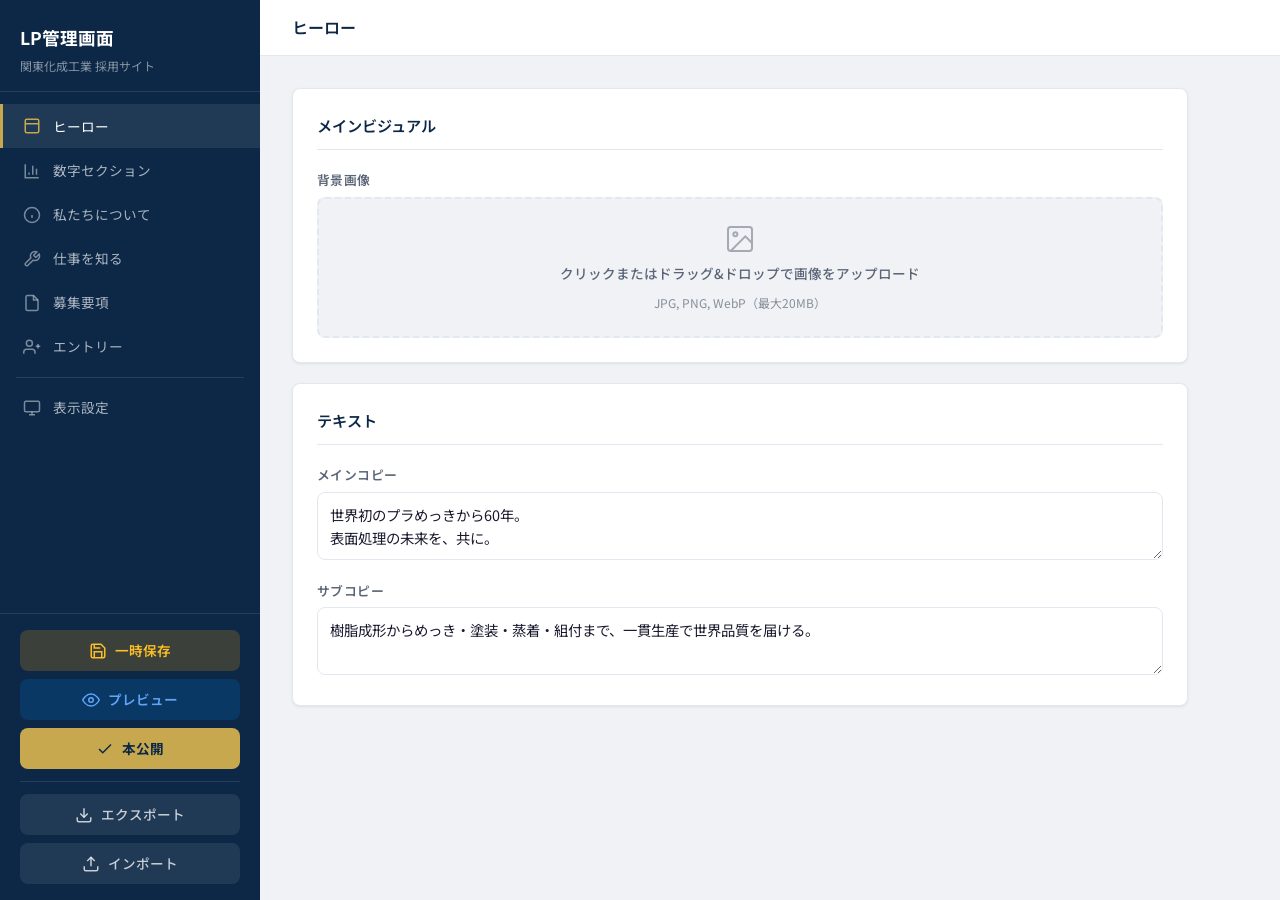
==== commit 2c93b875: "refactor: 6セクション構成のシンプルLPにリニューアル - ヒーロー/数字/会社概要/仕事紹介/募集要項/エントリーの6セクション構成に整理 - 教育制度・福利厚生・活動紹介セクションを削除" ====
--- a/admin.html
+++ b/admin.html
@@ -11,7 +11,6 @@
 </head>
 <body>
   <div class="admin-layout">
-    <!-- サイドバー -->
     <aside class="sidebar" id="sidebar">
       <div class="sidebar-header">
         <h1 class="sidebar-logo">LP管理画面</h1>
@@ -22,29 +21,17 @@
           <svg width="18" height="18" viewBox="0 0 24 24" fill="none" stroke="currentColor" stroke-width="2"><rect x="3" y="3" width="18" height="18" rx="2"/><path d="M3 9h18"/></svg>
           ヒーロー
         </a>
+        <a href="#sec-numbers" class="sidebar-link" data-section="sec-numbers">
+          <svg width="18" height="18" viewBox="0 0 24 24" fill="none" stroke="currentColor" stroke-width="2"><path d="M3 3v18h18"/><path d="M18 17V9"/><path d="M13 17V5"/><path d="M8 17v-3"/></svg>
+          数字セクション
+        </a>
         <a href="#sec-about" class="sidebar-link" data-section="sec-about">
           <svg width="18" height="18" viewBox="0 0 24 24" fill="none" stroke="currentColor" stroke-width="2"><circle cx="12" cy="12" r="10"/><path d="M12 16v-4"/><path d="M12 8h.01"/></svg>
           私たちについて
         </a>
-        <a href="#sec-stats" class="sidebar-link" data-section="sec-stats">
-          <svg width="18" height="18" viewBox="0 0 24 24" fill="none" stroke="currentColor" stroke-width="2"><path d="M3 3v18h18"/><path d="M18 17V9"/><path d="M13 17V5"/><path d="M8 17v-3"/></svg>
-          数字セクション
-        </a>
         <a href="#sec-work" class="sidebar-link" data-section="sec-work">
           <svg width="18" height="18" viewBox="0 0 24 24" fill="none" stroke="currentColor" stroke-width="2"><path d="M14.7 6.3a1 1 0 0 0 0 1.4l1.6 1.6a1 1 0 0 0 1.4 0l3.77-3.77a6 6 0 0 1-7.94 7.94l-6.91 6.91a2.12 2.12 0 0 1-3-3l6.91-6.91a6 6 0 0 1 7.94-7.94l-3.76 3.76z"/></svg>
           仕事を知る
-        </a>
-        <a href="#sec-education" class="sidebar-link" data-section="sec-education">
-          <svg width="18" height="18" viewBox="0 0 24 24" fill="none" stroke="currentColor" stroke-width="2"><path d="M2 3h6a4 4 0 0 1 4 4v14a3 3 0 0 0-3-3H2z"/><path d="M22 3h-6a4 4 0 0 0-4 4v14a3 3 0 0 1 3-3h7z"/></svg>
-          教育制度
-        </a>
-        <a href="#sec-benefits" class="sidebar-link" data-section="sec-benefits">
-          <svg width="18" height="18" viewBox="0 0 24 24" fill="none" stroke="currentColor" stroke-width="2"><path d="M20.84 4.61a5.5 5.5 0 0 0-7.78 0L12 5.67l-1.06-1.06a5.5 5.5 0 0 0-7.78 7.78l1.06 1.06L12 21.23l7.78-7.78 1.06-1.06a5.5 5.5 0 0 0 0-7.78z"/></svg>
-          福利厚生
-        </a>
-        <a href="#sec-activities" class="sidebar-link" data-section="sec-activities">
-          <svg width="18" height="18" viewBox="0 0 24 24" fill="none" stroke="currentColor" stroke-width="2"><path d="M17 21v-2a4 4 0 0 0-4-4H5a4 4 0 0 0-4 4v2"/><circle cx="9" cy="7" r="4"/><path d="M23 21v-2a4 4 0 0 0-3-3.87"/><path d="M16 3.13a4 4 0 0 1 0 7.75"/></svg>
-          サークル・地域
         </a>
         <a href="#sec-requirements" class="sidebar-link" data-section="sec-requirements">
           <svg width="18" height="18" viewBox="0 0 24 24" fill="none" stroke="currentColor" stroke-width="2"><path d="M14 2H6a2 2 0 0 0-2 2v16a2 2 0 0 0 2 2h12a2 2 0 0 0 2-2V8z"/><polyline points="14 2 14 8 20 8"/></svg>
@@ -86,12 +73,9 @@
       </div>
     </aside>
 
-    <!-- メインコンテンツ -->
     <main class="admin-main">
       <div class="admin-topbar">
-        <button class="topbar-menu" id="topbar-menu">
-          <span></span><span></span><span></span>
-        </button>
+        <button class="topbar-menu" id="topbar-menu"><span></span><span></span><span></span></button>
         <h2 class="topbar-title" id="topbar-title">ヒーロー</h2>
         <div class="topbar-badges">
           <span class="badge badge--draft" id="badge-draft" style="display:none;">下書きあり</span>
@@ -101,7 +85,7 @@
       </div>
 
       <div class="admin-content" id="admin-content">
-        <!-- ===== ヒーロー ===== -->
+        <!-- ヒーロー -->
         <section class="admin-section" id="sec-hero">
           <div class="admin-card">
             <h3 class="admin-card-title">メインビジュアル</h3>
@@ -117,97 +101,79 @@
                 <button class="upload-zone-remove" title="削除" style="display:none;">&times;</button>
               </div>
             </div>
-            <div class="field">
-              <label>背景動画（mp4ファイル ※画像の代わりに動画を使う場合）</label>
-              <div class="upload-zone" data-upload="heroVideo" data-accept="video/mp4,video/webm">
-                <div class="upload-zone-content">
-                  <svg width="32" height="32" viewBox="0 0 24 24" fill="none" stroke="currentColor" stroke-width="1.5"><polygon points="23 7 16 12 23 17 23 7"/><rect x="1" y="5" width="15" height="14" rx="2"/></svg>
-                  <p>クリックまたはドラッグ&ドロップで動画をアップロード</p>
-                  <span class="upload-zone-hint">MP4, WebM（最大100MB）</span>
-                </div>
-                <div class="upload-zone-preview"></div>
-                <button class="upload-zone-remove" title="削除" style="display:none;">&times;</button>
-              </div>
-            </div>
           </div>
           <div class="admin-card">
             <h3 class="admin-card-title">テキスト</h3>
             <div class="field">
               <label>メインコピー</label>
-              <textarea data-field="texts.hero_title" rows="2">技術を磨く、
-未来を創る。</textarea>
-              <span class="field-hint">改行は&lt;br&gt;として反映されます</span>
+              <textarea data-field="texts.hero_title" rows="2">世界初のプラめっきから60年。
+表面処理の未来を、共に。</textarea>
             </div>
             <div class="field">
               <label>サブコピー</label>
-              <textarea data-field="texts.hero_subtitle" rows="3">世界初のプラめっき商品化から60年。
-表面処理のエキスパートとして挑戦し続ける仲間を求めています。</textarea>
-            </div>
-          </div>
-        </section>
-
-        <!-- ===== 私たちについて ===== -->
+              <textarea data-field="texts.hero_subtitle" rows="2">樹脂成形からめっき・塗装・蒸着・組付まで、一貫生産で世界品質を届ける。</textarea>
+            </div>
+          </div>
+        </section>
+
+        <!-- 数字セクション -->
+        <section class="admin-section" id="sec-numbers" style="display:none;">
+          <div class="admin-card">
+            <h3 class="admin-card-title">数字で見る関東化成</h3>
+            <div class="stat-editor">
+              <div class="stat-editor-item">
+                <h4>数字 1</h4>
+                <div class="field"><label>数値</label><input type="number" data-field="stats.stat_1_number" value="1963"></div>
+                <div class="field"><label>単位</label><input type="text" data-field="texts.stat_1_unit" value="年"></div>
+                <div class="field"><label>ラベル</label><input type="text" data-field="texts.stat_1_label" value="プラめっき商品化"></div>
+              </div>
+              <div class="stat-editor-item">
+                <h4>数字 2</h4>
+                <div class="field"><label>数値</label><input type="number" data-field="stats.stat_2_number" value="60"></div>
+                <div class="field"><label>単位</label><input type="text" data-field="texts.stat_2_unit" value="年超"></div>
+                <div class="field"><label>ラベル</label><input type="text" data-field="texts.stat_2_label" value="業界での実績"></div>
+              </div>
+              <div class="stat-editor-item">
+                <h4>数字 3</h4>
+                <div class="field"><label>数値</label><input type="number" data-field="stats.stat_3_number" value="406"></div>
+                <div class="field"><label>単位</label><input type="text" data-field="texts.stat_3_unit" value="名"></div>
+                <div class="field"><label>ラベル</label><input type="text" data-field="texts.stat_3_label" value="従業員数"></div>
+              </div>
+              <div class="stat-editor-item">
+                <h4>数字 4</h4>
+                <div class="field"><label>数値</label><input type="number" data-field="stats.stat_4_number" value="700"></div>
+                <div class="field"><label>単位</label><input type="text" data-field="texts.stat_4_unit" value="社以上"></div>
+                <div class="field"><label>ラベル</label><input type="text" data-field="texts.stat_4_label" value="取引先企業"></div>
+              </div>
+            </div>
+          </div>
+        </section>
+
+        <!-- 私たちについて -->
         <section class="admin-section" id="sec-about" style="display:none;">
           <div class="admin-card">
             <h3 class="admin-card-title">CI・説明文</h3>
-            <div class="field">
-              <label>CI（企業理念）</label>
-              <input type="text" data-field="texts.about_ci" value="「人になれ、奉仕せよ」">
-            </div>
-            <div class="field">
-              <label>会社紹介文</label>
-              <textarea data-field="texts.about_desc" rows="6">関東化成工業は、1963年に世界で初めてプラめっきを商品化して以来、３価クロムめっき、サテンめっき、スモークめっきなどの独自技術を開発し、表面処理業界のトップランナーとして国内外から厚い信頼を得ています。
-
-「産学協同」を礎に、樹脂成形から各種表面処理加工（めっき・塗装・蒸着）、組付まで一貫生産体制を確立。自動車外装用製品をはじめ、さまざまな分野でその技術力を発揮しています。</textarea>
-            </div>
+            <div class="field"><label>CI（企業理念）</label><input type="text" data-field="texts.about_ci" value="「人になれ、奉仕せよ」"></div>
+            <div class="field"><label>会社紹介文</label><textarea data-field="texts.about_desc" rows="6">関東化成工業は、1963年に世界で初めてプラめっきを商品化して以来、３価クロムめっき、サテンめっき、スモークめっきなどの独自技術を開発し、表面処理業界のトップランナーとして国内外から厚い信頼を得ています。
+
+「産学協同」を礎に、樹脂成形から各種表面処理加工（めっき・塗装・蒸着）、組付まで一貫生産体制を確立。自動車外装用製品をはじめ、さまざまな分野でその技術力を発揮しています。</textarea></div>
           </div>
           <div class="admin-card">
             <h3 class="admin-card-title">画像</h3>
-            <div class="field-row">
-              <div class="field">
-                <label>画像1</label>
-                <div class="upload-zone" data-upload="images.about_image_1" data-accept="image/*">
-                  <div class="upload-zone-content">
-                    <svg width="24" height="24" viewBox="0 0 24 24" fill="none" stroke="currentColor" stroke-width="1.5"><rect x="3" y="3" width="18" height="18" rx="2"/><circle cx="8.5" cy="8.5" r="1.5"/><polyline points="21 15 16 10 5 21"/></svg>
-                    <p>画像をアップロード</p>
-                  </div>
-                  <div class="upload-zone-preview"></div>
-                  <button class="upload-zone-remove" title="削除" style="display:none;">&times;</button>
-                </div>
-                <div class="field"><label>キャプション1</label><input type="text" data-field="texts.about_caption_1" value="本社工場外観"></div>
-              </div>
-              <div class="field">
-                <label>画像2</label>
-                <div class="upload-zone" data-upload="images.about_image_2" data-accept="image/*">
-                  <div class="upload-zone-content">
-                    <svg width="24" height="24" viewBox="0 0 24 24" fill="none" stroke="currentColor" stroke-width="1.5"><rect x="3" y="3" width="18" height="18" rx="2"/><circle cx="8.5" cy="8.5" r="1.5"/><polyline points="21 15 16 10 5 21"/></svg>
-                    <p>画像をアップロード</p>
-                  </div>
-                  <div class="upload-zone-preview"></div>
-                  <button class="upload-zone-remove" title="削除" style="display:none;">&times;</button>
-                </div>
-                <div class="field"><label>キャプション2</label><input type="text" data-field="texts.about_caption_2" value="製造現場の様子"></div>
+            <div class="field">
+              <label>メイン画像</label>
+              <div class="upload-zone" data-upload="images.about_image_1" data-accept="image/*">
+                <div class="upload-zone-content"><svg width="24" height="24" viewBox="0 0 24 24" fill="none" stroke="currentColor" stroke-width="1.5"><rect x="3" y="3" width="18" height="18" rx="2"/><circle cx="8.5" cy="8.5" r="1.5"/><polyline points="21 15 16 10 5 21"/></svg><p>画像をアップロード</p></div>
+                <div class="upload-zone-preview"></div><button class="upload-zone-remove" title="削除" style="display:none;">&times;</button>
               </div>
             </div>
           </div>
           <div class="admin-card">
             <h3 class="admin-card-title">会社紹介動画</h3>
             <div class="field">
-              <label>動画ファイルをアップロード、またはYouTube/Vimeo URLを入力</label>
-              <div class="upload-zone" data-upload="videos.about_video" data-accept="video/mp4,video/webm">
-                <div class="upload-zone-content">
-                  <svg width="24" height="24" viewBox="0 0 24 24" fill="none" stroke="currentColor" stroke-width="1.5"><polygon points="23 7 16 12 23 17 23 7"/><rect x="1" y="5" width="15" height="14" rx="2"/></svg>
-                  <p>動画をアップロード</p>
-                </div>
-                <div class="upload-zone-preview"></div>
-                <button class="upload-zone-remove" title="削除" style="display:none;">&times;</button>
-              </div>
-              <div class="field" style="margin-top: 0.75rem;">
-                <label>または YouTube / Vimeo URL</label>
-                <input type="url" data-field="videos.about_video" placeholder="https://www.youtube.com/watch?v=xxxxx">
-                <span class="field-hint">URLを入力すると埋め込みプレーヤーが表示されます</span>
-                <div class="field-video-preview" data-video-preview="videos.about_video"></div>
-              </div>
+              <label>YouTube / Vimeo URL</label>
+              <input type="url" data-field="videos.about_video" placeholder="https://www.youtube.com/watch?v=xxxxx">
+              <span class="field-hint">URLを入力すると埋め込みプレーヤーが表示されます</span>
             </div>
           </div>
           <div class="admin-card">
@@ -215,8 +181,6 @@
             <div class="field"><label>会社名</label><input type="text" data-field="texts.company_name" value="関東化成工業株式会社（KANTO KASEI CO., LTD.）"></div>
             <div class="field"><label>設立</label><input type="text" data-field="texts.company_founded" value="1969年（昭和44年） ※1946年 旧制関東学院工業専門学校実習工場として創業"></div>
             <div class="field"><label>本社所在地</label><input type="text" data-field="texts.company_address" value="〒239-0806 神奈川県横須賀市池田町4-4-1"></div>
-            <div class="field"><label>TEL</label><input type="text" data-field="texts.company_tel" value="046-835-4600"></div>
-            <div class="field"><label>資本金</label><input type="text" data-field="texts.company_capital" value="2億円"></div>
             <div class="field"><label>従業員数</label><input type="text" data-field="texts.company_employees" value="406名"></div>
             <div class="field"><label>事業内容</label><textarea data-field="texts.company_business" rows="2">樹脂成形、各種表面処理加工（めっき・塗装・蒸着）、組付の一貫生産</textarea></div>
             <div class="field"><label>主要取引先</label><textarea data-field="texts.company_clients" rows="2">トヨタ自動車、トヨタ自動車東日本、トヨタ車体、日野自動車、豊田自動織機、ダイハツ工業、日産自動車、スズキ、ファナック 他</textarea></div>
@@ -224,40 +188,7 @@
           </div>
         </section>
 
-        <!-- ===== 数字セクション ===== -->
-        <section class="admin-section" id="sec-stats" style="display:none;">
-          <div class="admin-card">
-            <h3 class="admin-card-title">数字で見る関東化成</h3>
-            <div class="stat-editor">
-              <div class="stat-editor-item">
-                <h4>数字 1</h4>
-                <div class="field"><label>数値</label><input type="number" data-field="stats.stat_1_number" value="1963"></div>
-                <div class="field"><label>単位</label><input type="text" data-field="texts.stat_1_unit" value="年"></div>
-                <div class="field"><label>ラベル</label><input type="text" data-field="texts.stat_1_label" value="プラめっき商品化"></div>
-              </div>
-              <div class="stat-editor-item">
-                <h4>数字 2</h4>
-                <div class="field"><label>数値</label><input type="number" data-field="stats.stat_2_number" value="55"></div>
-                <div class="field"><label>単位</label><input type="text" data-field="texts.stat_2_unit" value="年以上"></div>
-                <div class="field"><label>ラベル</label><input type="text" data-field="texts.stat_2_label" value="業界での実績"></div>
-              </div>
-              <div class="stat-editor-item">
-                <h4>数字 3</h4>
-                <div class="field"><label>数値</label><input type="number" data-field="stats.stat_3_number" value="406"></div>
-                <div class="field"><label>単位</label><input type="text" data-field="texts.stat_3_unit" value="名"></div>
-                <div class="field"><label>ラベル</label><input type="text" data-field="texts.stat_3_label" value="従業員数"></div>
-              </div>
-              <div class="stat-editor-item">
-                <h4>数字 4</h4>
-                <div class="field"><label>数値</label><input type="number" data-field="stats.stat_4_number" value="3"></div>
-                <div class="field"><label>単位</label><input type="text" data-field="texts.stat_4_unit" value="拠点"></div>
-                <div class="field"><label>ラベル</label><input type="text" data-field="texts.stat_4_label" value="国内外の生産拠点"></div>
-              </div>
-            </div>
-          </div>
-        </section>
-
-        <!-- ===== 仕事を知る ===== -->
+        <!-- 仕事を知る -->
         <section class="admin-section" id="sec-work" style="display:none;">
           <div class="admin-card">
             <h3 class="admin-card-title">セクション設定</h3>
@@ -266,7 +197,7 @@
           <div class="admin-card">
             <h3 class="admin-card-title">仕事カード 1</h3>
             <div class="field"><label>タイトル</label><input type="text" data-field="texts.work_title_1" value="めっき技術"></div>
-            <div class="field"><label>説明</label><textarea data-field="texts.work_desc_1" rows="3">プラめっき、３価クロムめっき、サテンめっき、スモークめっき、コンポジットめっき（機能めっき）など、多様なめっき技術で製品に付加価値を与えます。</textarea></div>
+            <div class="field"><label>説明</label><textarea data-field="texts.work_desc_1" rows="3">プラめっき、３価クロムめっき、サテンめっき、スモークめっきなど、多様なめっき技術で製品に付加価値を与えます。</textarea></div>
             <div class="field"><label>画像</label>
               <div class="upload-zone" data-upload="images.work_image_1" data-accept="image/*">
                 <div class="upload-zone-content"><svg width="24" height="24" viewBox="0 0 24 24" fill="none" stroke="currentColor" stroke-width="1.5"><rect x="3" y="3" width="18" height="18" rx="2"/><circle cx="8.5" cy="8.5" r="1.5"/><polyline points="21 15 16 10 5 21"/></svg><p>画像をアップロード</p></div>
@@ -277,7 +208,7 @@
           <div class="admin-card">
             <h3 class="admin-card-title">仕事カード 2</h3>
             <div class="field"><label>タイトル</label><input type="text" data-field="texts.work_title_2" value="塗装・蒸着"></div>
-            <div class="field"><label>説明</label><textarea data-field="texts.work_desc_2" rows="3">高品質な塗装技術と蒸着技術により、製品の外観品質と機能性を高次元で両立。自動車外装部品をはじめ幅広い分野に対応しています。</textarea></div>
+            <div class="field"><label>説明</label><textarea data-field="texts.work_desc_2" rows="3">高品質な塗装技術と蒸着技術により、製品の外観品質と機能性を高次元で両立させます。</textarea></div>
             <div class="field"><label>画像</label>
               <div class="upload-zone" data-upload="images.work_image_2" data-accept="image/*">
                 <div class="upload-zone-content"><svg width="24" height="24" viewBox="0 0 24 24" fill="none" stroke="currentColor" stroke-width="1.5"><rect x="3" y="3" width="18" height="18" rx="2"/><circle cx="8.5" cy="8.5" r="1.5"/><polyline points="21 15 16 10 5 21"/></svg><p>画像をアップロード</p></div>
@@ -288,7 +219,7 @@
           <div class="admin-card">
             <h3 class="admin-card-title">仕事カード 3</h3>
             <div class="field"><label>タイトル</label><input type="text" data-field="texts.work_title_3" value="樹脂成形"></div>
-            <div class="field"><label>説明</label><textarea data-field="texts.work_desc_3" rows="3">精密な樹脂成形から表面処理、組付けまでの一貫生産体制。お客様のニーズにワンストップで応える生産力が強みです。</textarea></div>
+            <div class="field"><label>説明</label><textarea data-field="texts.work_desc_3" rows="3">精密な樹脂成形から表面処理、組付けまでの一貫生産体制でワンストップで対応します。</textarea></div>
             <div class="field"><label>画像</label>
               <div class="upload-zone" data-upload="images.work_image_3" data-accept="image/*">
                 <div class="upload-zone-content"><svg width="24" height="24" viewBox="0 0 24 24" fill="none" stroke="currentColor" stroke-width="1.5"><rect x="3" y="3" width="18" height="18" rx="2"/><circle cx="8.5" cy="8.5" r="1.5"/><polyline points="21 15 16 10 5 21"/></svg><p>画像をアップロード</p></div>
@@ -296,224 +227,12 @@
               </div>
             </div>
           </div>
-          <div class="admin-card">
-            <h3 class="admin-card-title">仕事紹介動画</h3>
-            <div class="field">
-              <label>動画ファイルまたはURL</label>
-              <div class="upload-zone" data-upload="videos.work_video" data-accept="video/mp4,video/webm">
-                <div class="upload-zone-content"><svg width="24" height="24" viewBox="0 0 24 24" fill="none" stroke="currentColor" stroke-width="1.5"><polygon points="23 7 16 12 23 17 23 7"/><rect x="1" y="5" width="15" height="14" rx="2"/></svg><p>動画をアップロード</p></div>
-                <div class="upload-zone-preview"></div><button class="upload-zone-remove" title="削除" style="display:none;">&times;</button>
-              </div>
-              <div class="field" style="margin-top: 0.75rem;">
-                <label>または YouTube / Vimeo URL</label>
-                <input type="url" data-field="videos.work_video" placeholder="https://www.youtube.com/watch?v=xxxxx">
-                <div class="field-video-preview" data-video-preview="videos.work_video"></div>
-              </div>
-            </div>
-          </div>
-        </section>
-
-        <!-- ===== 教育制度 ===== -->
-        <section class="admin-section" id="sec-education" style="display:none;">
-          <div class="admin-card">
-            <h3 class="admin-card-title">セクション設定（トップページ & 詳細ページ共通）</h3>
-            <div class="field"><label>サブタイトル</label><input type="text" data-field="texts.education_subtitle" value="「産学協同」の精神を受け継ぎ、人材育成に力を入れています"></div>
-          </div>
-          <div class="admin-card">
-            <h3 class="admin-card-title">教育カード 1（トップページ）</h3>
-            <div class="field"><label>タイトル</label><input type="text" data-field="texts.edu_title_1" value="表面処理技術研修"></div>
-            <div class="field"><label>説明</label><textarea data-field="texts.edu_desc_1" rows="3">最新の表面処理技術を学ぶ研修制度を整備。毎年1〜2名が受講し、専門知識とスキルを深めています。</textarea></div>
-          </div>
-          <div class="admin-card">
-            <h3 class="admin-card-title">教育カード 2（トップページ）</h3>
-            <div class="field"><label>タイトル</label><input type="text" data-field="texts.edu_title_2" value="文部科学省認定プログラム"></div>
-            <div class="field"><label>説明</label><textarea data-field="texts.edu_desc_2" rows="3">「職業実践力育成プログラム」に認定された集中講義を受講可能。過去5名が修了しています。</textarea></div>
-          </div>
-          <div class="admin-card">
-            <h3 class="admin-card-title">教育カード 3（トップページ）</h3>
-            <div class="field"><label>タイトル</label><input type="text" data-field="texts.edu_title_3" value="OJT・メンター制度"></div>
-            <div class="field"><label>説明</label><textarea data-field="texts.edu_desc_3" rows="3">先輩社員がマンツーマンで指導するOJT制度。実務を通じて着実にスキルアップできる環境です。</textarea></div>
-          </div>
-          <div class="admin-card admin-card--sub">
-            <h3 class="admin-card-title">📄 詳細ページ設定</h3>
-            <p class="admin-card-desc">教育制度の詳細ページ（education.html）で表示されるコンテンツです。</p>
-            <div class="field"><label>ヒーロー画像</label>
-              <div class="upload-zone" data-upload="images.edu_hero_image" data-accept="image/*">
-                <div class="upload-zone-content"><svg width="24" height="24" viewBox="0 0 24 24" fill="none" stroke="currentColor" stroke-width="1.5"><rect x="3" y="3" width="18" height="18" rx="2"/><circle cx="8.5" cy="8.5" r="1.5"/><polyline points="21 15 16 10 5 21"/></svg><p>画像をアップロード</p></div>
-                <div class="upload-zone-preview"></div><button class="upload-zone-remove" title="削除" style="display:none;">&times;</button>
-              </div>
-            </div>
-            <div class="field"><label>教育理念</label><textarea data-field="texts.edu_philosophy" rows="4">関東化成工業は創業以来、「産学協同」の精神のもと、社員一人ひとりの成長を会社の成長と捉え、人材育成に力を入れてきました。技術の継承だけでなく、自ら考え行動できる人材の育成を目指しています。</textarea></div>
-          </div>
-          <div class="admin-card admin-card--sub">
-            <h3 class="admin-card-title">研修01: 新入社員研修</h3>
-            <div class="field"><label>タイトル</label><input type="text" data-field="texts.edu_detail_title_1" value="新入社員研修"></div>
-            <div class="field"><label>詳細説明</label><textarea data-field="texts.edu_detail_desc_1" rows="4">入社後約1ヶ月間の集中研修を実施。ビジネスマナー、安全教育、品質管理の基礎に加え、各部門のローテーション見学を通じて会社全体の業務を理解します。同期との絆も深まる大切な期間です。</textarea></div>
-          </div>
-          <div class="admin-card admin-card--sub">
-            <h3 class="admin-card-title">研修02: 表面処理技術研修</h3>
-            <div class="field"><label>タイトル</label><input type="text" data-field="texts.edu_detail_title_2" value="表面処理技術研修"></div>
-            <div class="field"><label>詳細説明</label><textarea data-field="texts.edu_detail_desc_2" rows="4">最新の表面処理技術を学ぶ専門研修制度。毎年1〜2名が外部の専門機関で受講し、めっき・塗装・蒸着の高度な知識とスキルを習得します。受講費用は全額会社負担です。</textarea></div>
-          </div>
-          <div class="admin-card admin-card--sub">
-            <h3 class="admin-card-title">研修03: 文部科学省認定プログラム</h3>
-            <div class="field"><label>タイトル</label><input type="text" data-field="texts.edu_detail_title_3" value="文部科学省認定プログラム"></div>
-            <div class="field"><label>詳細説明</label><textarea data-field="texts.edu_detail_desc_3" rows="4">「職業実践力育成プログラム（BP）」に認定された集中講義を受講可能。大学レベルの高度な専門知識を実務に活かせる形で学びます。これまでに5名が修了し、現場で活躍しています。</textarea></div>
-          </div>
-          <div class="admin-card admin-card--sub">
-            <h3 class="admin-card-title">研修04: OJT・メンター制度</h3>
-            <div class="field"><label>タイトル</label><input type="text" data-field="texts.edu_detail_title_4" value="OJT・メンター制度"></div>
-            <div class="field"><label>詳細説明</label><textarea data-field="texts.edu_detail_desc_4" rows="4">先輩社員がマンツーマンで指導するOJT制度を完備。技術面だけでなく、社会人としての悩みや相談にも乗れるメンターがつきます。実務を通じて着実にスキルアップでき、安心して成長できる環境です。</textarea></div>
-          </div>
-          <div class="admin-card admin-card--sub">
-            <h3 class="admin-card-title">研修05: 資格取得支援制度</h3>
-            <div class="field"><label>タイトル</label><input type="text" data-field="texts.edu_detail_title_5" value="資格取得支援制度"></div>
-            <div class="field"><label>詳細説明</label><textarea data-field="texts.edu_detail_desc_5" rows="4">業務に関連する資格の取得を会社が全面的にバックアップ。受験費用の補助に加え、合格時の報奨金制度もあり、社員の自己啓発を応援しています。</textarea></div>
-          </div>
-        </section>
-
-        <!-- ===== 福利厚生 ===== -->
-        <section class="admin-section" id="sec-benefits" style="display:none;">
-          <div class="admin-card">
-            <h3 class="admin-card-title">セクション設定（トップページ & 詳細ページ共通）</h3>
-            <div class="field"><label>サブタイトル</label><input type="text" data-field="texts.benefits_subtitle" value="安心して長く働ける環境を整えています"></div>
-            <div class="field"><label>画像</label>
-              <div class="upload-zone" data-upload="images.benefits_image" data-accept="image/*">
-                <div class="upload-zone-content"><svg width="24" height="24" viewBox="0 0 24 24" fill="none" stroke="currentColor" stroke-width="1.5"><rect x="3" y="3" width="18" height="18" rx="2"/><circle cx="8.5" cy="8.5" r="1.5"/><polyline points="21 15 16 10 5 21"/></svg><p>画像をアップロード</p></div>
-                <div class="upload-zone-preview"></div><button class="upload-zone-remove" title="削除" style="display:none;">&times;</button>
-              </div>
-            </div>
-          </div>
-          <div class="admin-card">
-            <h3 class="admin-card-title">福利厚生項目（トップページ簡易表示）</h3>
-            <div class="benefit-editor">
-              <div class="benefit-editor-item">
-                <div class="field"><label>項目1 タイトル</label><input type="text" data-field="texts.benefit_title_1" value="住宅補助"></div>
-                <div class="field"><label>説明</label><input type="text" data-field="texts.benefit_desc_1" value="住宅手当の支給あり"></div>
-              </div>
-              <div class="benefit-editor-item">
-                <div class="field"><label>項目2 タイトル</label><input type="text" data-field="texts.benefit_title_2" value="退職金制度"></div>
-                <div class="field"><label>説明</label><input type="text" data-field="texts.benefit_desc_2" value="退職金制度完備"></div>
-              </div>
-              <div class="benefit-editor-item">
-                <div class="field"><label>項目3 タイトル</label><input type="text" data-field="texts.benefit_title_3" value="健康サポート"></div>
-                <div class="field"><label>説明</label><input type="text" data-field="texts.benefit_desc_3" value="各種社会保険完備・定期健康診断"></div>
-              </div>
-              <div class="benefit-editor-item">
-                <div class="field"><label>項目4 タイトル</label><input type="text" data-field="texts.benefit_title_4" value="休暇制度"></div>
-                <div class="field"><label>説明</label><input type="text" data-field="texts.benefit_desc_4" value="年次有給休暇・特別休暇"></div>
-              </div>
-              <div class="benefit-editor-item">
-                <div class="field"><label>項目5 タイトル</label><input type="text" data-field="texts.benefit_title_5" value="サークル活動"></div>
-                <div class="field"><label>説明</label><input type="text" data-field="texts.benefit_desc_5" value="野球部など社内サークル活動充実"></div>
-              </div>
-              <div class="benefit-editor-item">
-                <div class="field"><label>項目6 タイトル</label><input type="text" data-field="texts.benefit_title_6" value="福利厚生施設"></div>
-                <div class="field"><label>説明</label><input type="text" data-field="texts.benefit_desc_6" value="グループ会社によるサービス充実"></div>
-              </div>
-            </div>
-          </div>
-          <div class="admin-card admin-card--sub">
-            <h3 class="admin-card-title">📄 詳細ページ設定</h3>
-            <p class="admin-card-desc">福利厚生の詳細ページ（benefits.html）で表示されるコンテンツです。</p>
-            <div class="field"><label>ヒーロー画像</label>
-              <div class="upload-zone" data-upload="images.benefits_hero_image" data-accept="image/*">
-                <div class="upload-zone-content"><svg width="24" height="24" viewBox="0 0 24 24" fill="none" stroke="currentColor" stroke-width="1.5"><rect x="3" y="3" width="18" height="18" rx="2"/><circle cx="8.5" cy="8.5" r="1.5"/><polyline points="21 15 16 10 5 21"/></svg><p>画像をアップロード</p></div>
-                <div class="upload-zone-preview"></div><button class="upload-zone-remove" title="削除" style="display:none;">&times;</button>
-              </div>
-            </div>
-            <div class="field"><label>制度概要</label><textarea data-field="texts.benefits_philosophy" rows="4">関東化成工業では、社員が安心して仕事に集中できるよう、充実した福利厚生制度を整備しています。生活面のサポートから健康管理、余暇の充実まで、社員の暮らしを多方面から支えます。</textarea></div>
-          </div>
-          <div class="admin-card admin-card--sub">
-            <h3 class="admin-card-title">詳細ページ - 各制度の説明</h3>
-            <p class="admin-card-desc">タイトルはトップページの項目タイトルを共有します。ここでは詳細説明のみ編集できます。</p>
-            <div class="benefit-editor">
-              <div class="benefit-editor-item">
-                <div class="field"><label>住宅補助 詳細説明</label><textarea data-field="texts.benefit_detail_desc_1" rows="3">住宅手当を支給し、社員の住居費をサポート。転勤を伴う場合は社宅・借上社宅制度も利用可能です。若手社員の一人暮らしもしっかり支援します。</textarea></div>
-              </div>
-              <div class="benefit-editor-item">
-                <div class="field"><label>退職金制度 詳細説明</label><textarea data-field="texts.benefit_detail_desc_2" rows="3">退職金制度を完備。長年の貢献に対して、安心のリタイア後の生活を支える制度を整えています。</textarea></div>
-              </div>
-              <div class="benefit-editor-item">
-                <div class="field"><label>健康サポート 詳細説明</label><textarea data-field="texts.benefit_detail_desc_3" rows="3">各種社会保険完備（健康保険、厚生年金、雇用保険、労災保険）。年1回の定期健康診断に加え、ストレスチェックも実施し、心身両面の健康をサポートします。</textarea></div>
-              </div>
-              <div class="benefit-editor-item">
-                <div class="field"><label>休暇制度 詳細説明</label><textarea data-field="texts.benefit_detail_desc_4" rows="3">年次有給休暇（初年度10日、最大20日）、慶弔休暇、産前産後休暇、育児休業、介護休業など、ライフイベントに対応した休暇制度を完備しています。</textarea></div>
-              </div>
-              <div class="benefit-editor-item">
-                <div class="field"><label>サークル活動 詳細説明</label><textarea data-field="texts.benefit_detail_desc_5" rows="3">野球部をはじめとする社内サークル活動が充実。部署を超えた社員同士の交流の場として、チームワークの醸成に一役買っています。活動費の一部を会社が補助しています。</textarea></div>
-              </div>
-              <div class="benefit-editor-item">
-                <div class="field"><label>福利厚生施設 詳細説明</label><textarea data-field="texts.benefit_detail_desc_6" rows="3">グループ会社によるサービスが充実。社員食堂、保養施設の利用、各種割引サービスなど、仕事以外の生活面でも充実したサポートを受けられます。</textarea></div>
-              </div>
-            </div>
-          </div>
-        </section>
-
-        <!-- ===== サークル活動・地域貢献 ===== -->
-        <section class="admin-section" id="sec-activities" style="display:none;">
-          <div class="admin-card">
-            <h3 class="admin-card-title">セクション設定（トップページ & 詳細ページ共通）</h3>
-            <div class="field"><label>サブタイトル</label><input type="text" data-field="texts.activities_subtitle" value="仕事だけじゃない。仲間との絆を深める活動が充実しています。"></div>
-          </div>
-          <div class="admin-card">
-            <h3 class="admin-card-title">活動カード 1: 野球部</h3>
-            <div class="field"><label>タイトル</label><input type="text" data-field="texts.activity_title_1" value="野球部"></div>
-            <div class="field"><label>説明（トップページ）</label><textarea data-field="texts.activity_desc_1" rows="3">社内野球部が活動中。チームワークを大切にし、社員同士の交流の場となっています。</textarea></div>
-            <div class="field">
-              <label>画像 <span class="shared-badge">共有: トップ＋詳細ページ</span></label>
-              <div class="upload-zone" data-upload="images.activity_image_1" data-accept="image/*">
-                <div class="upload-zone-content"><svg width="24" height="24" viewBox="0 0 24 24" fill="none" stroke="currentColor" stroke-width="1.5"><rect x="3" y="3" width="18" height="18" rx="2"/><circle cx="8.5" cy="8.5" r="1.5"/><polyline points="21 15 16 10 5 21"/></svg><p>画像をアップロード</p></div>
-                <div class="upload-zone-preview"></div><button class="upload-zone-remove" title="削除" style="display:none;">&times;</button>
-              </div>
-              <span class="field-hint">この画像はトップページと詳細ページの両方で使用されます</span>
-            </div>
-            <div class="field"><label>詳細説明（詳細ページ）</label><textarea data-field="texts.activity_detail_desc_1" rows="4">社内野球部は関東化成工業の伝統あるサークル活動のひとつ。部署の垣根を越えて集まったメンバーが、週末を中心に練習・試合に取り組んでいます。地域のリーグ戦にも参加し、社外との交流も活発です。</textarea></div>
-          </div>
-          <div class="admin-card">
-            <h3 class="admin-card-title">活動カード 2: リトルシニア支援</h3>
-            <div class="field"><label>タイトル</label><input type="text" data-field="texts.activity_title_2" value="リトルシニア支援"></div>
-            <div class="field"><label>説明（トップページ）</label><textarea data-field="texts.activity_desc_2" rows="3">日本リトルシニア中学硬式野球協会 関東連盟所属の「横須賀三浦リトルシニア」を応援。社有マイクロバスでの送迎など、地域の子どもたちの成長を支援しています。</textarea></div>
-            <div class="field">
-              <label>画像 <span class="shared-badge">共有: トップ＋詳細ページ</span></label>
-              <div class="upload-zone" data-upload="images.activity_image_2" data-accept="image/*">
-                <div class="upload-zone-content"><svg width="24" height="24" viewBox="0 0 24 24" fill="none" stroke="currentColor" stroke-width="1.5"><rect x="3" y="3" width="18" height="18" rx="2"/><circle cx="8.5" cy="8.5" r="1.5"/><polyline points="21 15 16 10 5 21"/></svg><p>画像をアップロード</p></div>
-                <div class="upload-zone-preview"></div><button class="upload-zone-remove" title="削除" style="display:none;">&times;</button>
-              </div>
-              <span class="field-hint">この画像はトップページと詳細ページの両方で使用されます</span>
-            </div>
-            <div class="field"><label>詳細説明（詳細ページ）</label><textarea data-field="texts.activity_detail_desc_2" rows="4">日本リトルシニア中学硬式野球協会 関東連盟所属の「横須賀三浦リトルシニア」を応援しています。社有マイクロバスでの遠征送迎や、練習環境の整備など、地域の子どもたちの成長を多面的に支援しています。野球を通じた青少年育成に貢献することは、私たちの誇りです。</textarea></div>
-          </div>
-          <div class="admin-card">
-            <h3 class="admin-card-title">活動カード 3: 地域イベント</h3>
-            <div class="field"><label>タイトル</label><input type="text" data-field="texts.activity_title_3" value="地域イベント"></div>
-            <div class="field"><label>説明（トップページ）</label><textarea data-field="texts.activity_desc_3" rows="3">国際フロンティアメッセ（みなと元気めっせ）に出展し「ベスト展示賞/特別賞」を受賞。地域社会への貢献にも積極的に取り組んでいます。</textarea></div>
-            <div class="field">
-              <label>画像 <span class="shared-badge">共有: トップ＋詳細ページ</span></label>
-              <div class="upload-zone" data-upload="images.activity_image_3" data-accept="image/*">
-                <div class="upload-zone-content"><svg width="24" height="24" viewBox="0 0 24 24" fill="none" stroke="currentColor" stroke-width="1.5"><rect x="3" y="3" width="18" height="18" rx="2"/><circle cx="8.5" cy="8.5" r="1.5"/><polyline points="21 15 16 10 5 21"/></svg><p>画像をアップロード</p></div>
-                <div class="upload-zone-preview"></div><button class="upload-zone-remove" title="削除" style="display:none;">&times;</button>
-              </div>
-              <span class="field-hint">この画像はトップページと詳細ページの両方で使用されます</span>
-            </div>
-            <div class="field"><label>詳細説明（詳細ページ）</label><textarea data-field="texts.activity_detail_desc_3" rows="4">国際フロンティアメッセ（みなと元気めっせ）に出展し「ベスト展示賞／特別賞」を受賞。横須賀市を拠点とする企業として、地域の産業振興イベントに積極的に参加しています。表面処理技術の魅力を広く伝える活動を通じて、業界全体の発展にも貢献しています。</textarea></div>
-          </div>
-          <div class="admin-card admin-card--sub">
-            <h3 class="admin-card-title">📄 詳細ページ設定</h3>
-            <p class="admin-card-desc">活動紹介の詳細ページ（activities.html）固有のコンテンツです。</p>
-            <div class="field"><label>ヒーロー画像</label>
-              <div class="upload-zone" data-upload="images.activities_hero_image" data-accept="image/*">
-                <div class="upload-zone-content"><svg width="24" height="24" viewBox="0 0 24 24" fill="none" stroke="currentColor" stroke-width="1.5"><rect x="3" y="3" width="18" height="18" rx="2"/><circle cx="8.5" cy="8.5" r="1.5"/><polyline points="21 15 16 10 5 21"/></svg><p>画像をアップロード</p></div>
-                <div class="upload-zone-preview"></div><button class="upload-zone-remove" title="削除" style="display:none;">&times;</button>
-              </div>
-            </div>
-          </div>
-        </section>
-
-        <!-- ===== 募集要項 ===== -->
+        </section>
+
+        <!-- 募集要項 -->
         <section class="admin-section" id="sec-requirements" style="display:none;">
           <div class="admin-card">
-            <h3 class="admin-card-title">募集要項（トップページ & 詳細ページ共通）</h3>
+            <h3 class="admin-card-title">募集要項</h3>
             <div class="field"><label>採用区分</label><input type="text" data-field="texts.req_type" value="新卒採用（2027年卒）"></div>
             <div class="field"><label>募集職種</label><textarea data-field="texts.req_positions" rows="2">技術職（生産技術・品質管理・研究開発）、事務職（総務・経理・営業）</textarea></div>
             <div class="field"><label>応募資格</label><textarea data-field="texts.req_qualifications" rows="2">2027年3月に大学・大学院・短大・専門学校・高等専門学校を卒業見込みの方</textarea></div>
@@ -521,36 +240,9 @@
             <div class="field"><label>採用予定人数</label><input type="text" data-field="texts.req_count" value="6〜10名"></div>
             <div class="field"><label>選考フロー</label><input type="text" data-field="texts.req_flow" value="マイナビよりエントリー → 会社説明会 → 書類選考 → 面接（複数回） → 内定"></div>
           </div>
-          <div class="admin-card">
-            <h3 class="admin-card-title">イベント（トップページ & 詳細ページ共通）</h3>
-            <div class="field"><label>イベント1 タイトル</label><input type="text" data-field="texts.event_title_1" value="1DAY職場体験"></div>
-            <div class="field"><label>イベント1 説明</label><textarea data-field="texts.event_desc_1" rows="2">実際の製造現場を体験できるプログラムです。表面処理技術の世界を肌で感じてみませんか？</textarea></div>
-            <div class="field"><label>イベント2 タイトル</label><input type="text" data-field="texts.event_title_2" value="Webセミナー"></div>
-            <div class="field"><label>イベント2 説明</label><textarea data-field="texts.event_desc_2" rows="2">オンラインで参加可能な会社説明会。関東化成工業の魅力を詳しくご紹介します。</textarea></div>
-          </div>
-          <div class="admin-card admin-card--sub">
-            <h3 class="admin-card-title">📄 詳細ページ設定</h3>
-            <p class="admin-card-desc">募集要項の詳細ページ（requirements.html）で表示される追加コンテンツです。</p>
-            <div class="field"><label>ヒーロー画像</label>
-              <div class="upload-zone" data-upload="images.req_hero_image" data-accept="image/*">
-                <div class="upload-zone-content"><svg width="24" height="24" viewBox="0 0 24 24" fill="none" stroke="currentColor" stroke-width="1.5"><rect x="3" y="3" width="18" height="18" rx="2"/><circle cx="8.5" cy="8.5" r="1.5"/><polyline points="21 15 16 10 5 21"/></svg><p>画像をアップロード</p></div>
-                <div class="upload-zone-preview"></div><button class="upload-zone-remove" title="削除" style="display:none;">&times;</button>
-              </div>
-            </div>
-          </div>
-          <div class="admin-card admin-card--sub">
-            <h3 class="admin-card-title">待遇・条件（詳細ページ）</h3>
-            <div class="field"><label>給与</label><input type="text" data-field="texts.req_salary" value="当社規定による（詳細はマイナビをご確認ください）"></div>
-            <div class="field"><label>賞与</label><input type="text" data-field="texts.req_bonus" value="年2回（7月・12月）"></div>
-            <div class="field"><label>昇給</label><input type="text" data-field="texts.req_raise" value="年1回（4月）"></div>
-            <div class="field"><label>勤務時間</label><input type="text" data-field="texts.req_hours" value="8:00〜17:00（実働8時間）"></div>
-            <div class="field"><label>休日・休暇</label><input type="text" data-field="texts.req_holidays" value="完全週休2日制（土日）、祝日、年末年始、GW、夏季休暇、有給休暇、慶弔休暇"></div>
-            <div class="field"><label>保険</label><input type="text" data-field="texts.req_insurance" value="各種社会保険完備（健康保険、厚生年金、雇用保険、労災保険）"></div>
-            <div class="field"><label>福利厚生</label><input type="text" data-field="texts.req_welfare" value="住宅手当、退職金制度、社員食堂、資格取得支援制度、サークル活動補助"></div>
-          </div>
-        </section>
-
-        <!-- ===== エントリー ===== -->
+        </section>
+
+        <!-- エントリー -->
         <section class="admin-section" id="sec-entry" style="display:none;">
           <div class="admin-card">
             <h3 class="admin-card-title">エントリーセクション</h3>
@@ -560,111 +252,25 @@
             <div class="field"><label>電話番号</label><input type="text" data-field="texts.entry_tel" value="046-835-4600"></div>
           </div>
         </section>
-        <!-- ===== 表示設定 ===== -->
+
+        <!-- 表示設定 -->
         <section class="admin-section" id="sec-display" style="display:none;">
           <div class="admin-card">
             <h3 class="admin-card-title">メディア表示設定</h3>
-            <p class="admin-card-desc">メインページ上の画像・動画の表示/非表示を切り替えます。OFFにするとそのメディアはページ上に表示されません。</p>
-
+            <p class="admin-card-desc">画像・動画の表示/非表示を切り替えます。</p>
             <div class="toggle-group">
-              <h4 class="toggle-group-title">ヒーローセクション</h4>
-              <div class="toggle-item">
-                <label class="toggle-label">
-                  <span>背景画像</span>
-                  <div class="toggle-switch">
-                    <input type="checkbox" data-field="visibility.hero_image" checked>
-                    <span class="toggle-slider"></span>
-                  </div>
-                </label>
-              </div>
-              <div class="toggle-item">
-                <label class="toggle-label">
-                  <span>背景動画（アップロード済みの場合）</span>
-                  <div class="toggle-switch">
-                    <input type="checkbox" data-field="visibility.hero_video" checked>
-                    <span class="toggle-slider"></span>
-                  </div>
-                </label>
-              </div>
-            </div>
-
+              <h4 class="toggle-group-title">ヒーロー</h4>
+              <div class="toggle-item"><label class="toggle-label"><span>背景画像</span><div class="toggle-switch"><input type="checkbox" data-field="visibility.hero_image" checked><span class="toggle-slider"></span></div></label></div>
+              <div class="toggle-item"><label class="toggle-label"><span>背景動画</span><div class="toggle-switch"><input type="checkbox" data-field="visibility.hero_video" checked><span class="toggle-slider"></span></div></label></div>
+            </div>
             <div class="toggle-group">
               <h4 class="toggle-group-title">私たちについて</h4>
-              <div class="toggle-item">
-                <label class="toggle-label">
-                  <span>画像1</span>
-                  <div class="toggle-switch">
-                    <input type="checkbox" data-field="visibility.about_image_1" checked>
-                    <span class="toggle-slider"></span>
-                  </div>
-                </label>
-              </div>
-              <div class="toggle-item">
-                <label class="toggle-label">
-                  <span>画像2</span>
-                  <div class="toggle-switch">
-                    <input type="checkbox" data-field="visibility.about_image_2" checked>
-                    <span class="toggle-slider"></span>
-                  </div>
-                </label>
-              </div>
-              <div class="toggle-item">
-                <label class="toggle-label">
-                  <span>会社紹介動画</span>
-                  <div class="toggle-switch">
-                    <input type="checkbox" data-field="visibility.about_video" checked>
-                    <span class="toggle-slider"></span>
-                  </div>
-                </label>
-              </div>
-            </div>
-
+              <div class="toggle-item"><label class="toggle-label"><span>メイン画像</span><div class="toggle-switch"><input type="checkbox" data-field="visibility.about_image_1" checked><span class="toggle-slider"></span></div></label></div>
+              <div class="toggle-item"><label class="toggle-label"><span>会社紹介動画</span><div class="toggle-switch"><input type="checkbox" data-field="visibility.about_video" checked><span class="toggle-slider"></span></div></label></div>
+            </div>
             <div class="toggle-group">
               <h4 class="toggle-group-title">仕事を知る</h4>
-              <div class="toggle-item">
-                <label class="toggle-label">
-                  <span>仕事カード画像（3枚）</span>
-                  <div class="toggle-switch">
-                    <input type="checkbox" data-field="visibility.work_images" checked>
-                    <span class="toggle-slider"></span>
-                  </div>
-                </label>
-              </div>
-              <div class="toggle-item">
-                <label class="toggle-label">
-                  <span>仕事紹介動画</span>
-                  <div class="toggle-switch">
-                    <input type="checkbox" data-field="visibility.work_video" checked>
-                    <span class="toggle-slider"></span>
-                  </div>
-                </label>
-              </div>
-            </div>
-
-            <div class="toggle-group">
-              <h4 class="toggle-group-title">福利厚生</h4>
-              <div class="toggle-item">
-                <label class="toggle-label">
-                  <span>福利厚生イメージ画像</span>
-                  <div class="toggle-switch">
-                    <input type="checkbox" data-field="visibility.benefits_image" checked>
-                    <span class="toggle-slider"></span>
-                  </div>
-                </label>
-              </div>
-            </div>
-
-            <div class="toggle-group">
-              <h4 class="toggle-group-title">サークル活動・地域貢献</h4>
-              <div class="toggle-item">
-                <label class="toggle-label">
-                  <span>活動カード画像（3枚）</span>
-                  <div class="toggle-switch">
-                    <input type="checkbox" data-field="visibility.activity_images" checked>
-                    <span class="toggle-slider"></span>
-                  </div>
-                </label>
-              </div>
+              <div class="toggle-item"><label class="toggle-label"><span>仕事カード画像（3枚）</span><div class="toggle-switch"><input type="checkbox" data-field="visibility.work_images" checked><span class="toggle-slider"></span></div></label></div>
             </div>
           </div>
         </section>
@@ -672,11 +278,10 @@
     </main>
   </div>
 
-  <!-- 公開確認モーダル -->
   <div class="modal-overlay" id="publish-modal" style="display:none;">
     <div class="modal">
       <h3 class="modal-title">本公開の確認</h3>
-      <p class="modal-text">現在の内容を公開ページに反映します。<br>この操作で公開ページが更新されます。よろしいですか？</p>
+      <p class="modal-text">現在の内容を公開ページに反映します。よろしいですか？</p>
       <div class="modal-actions">
         <button class="modal-btn modal-btn--cancel" id="publish-cancel">キャンセル</button>
         <button class="modal-btn modal-btn--confirm" id="publish-confirm">公開する</button>
@@ -684,7 +289,6 @@
     </div>
   </div>
 
-  <!-- トースト -->
   <div class="toast" id="toast">保存しました</div>
 
   <script src="storage.js"></script>
